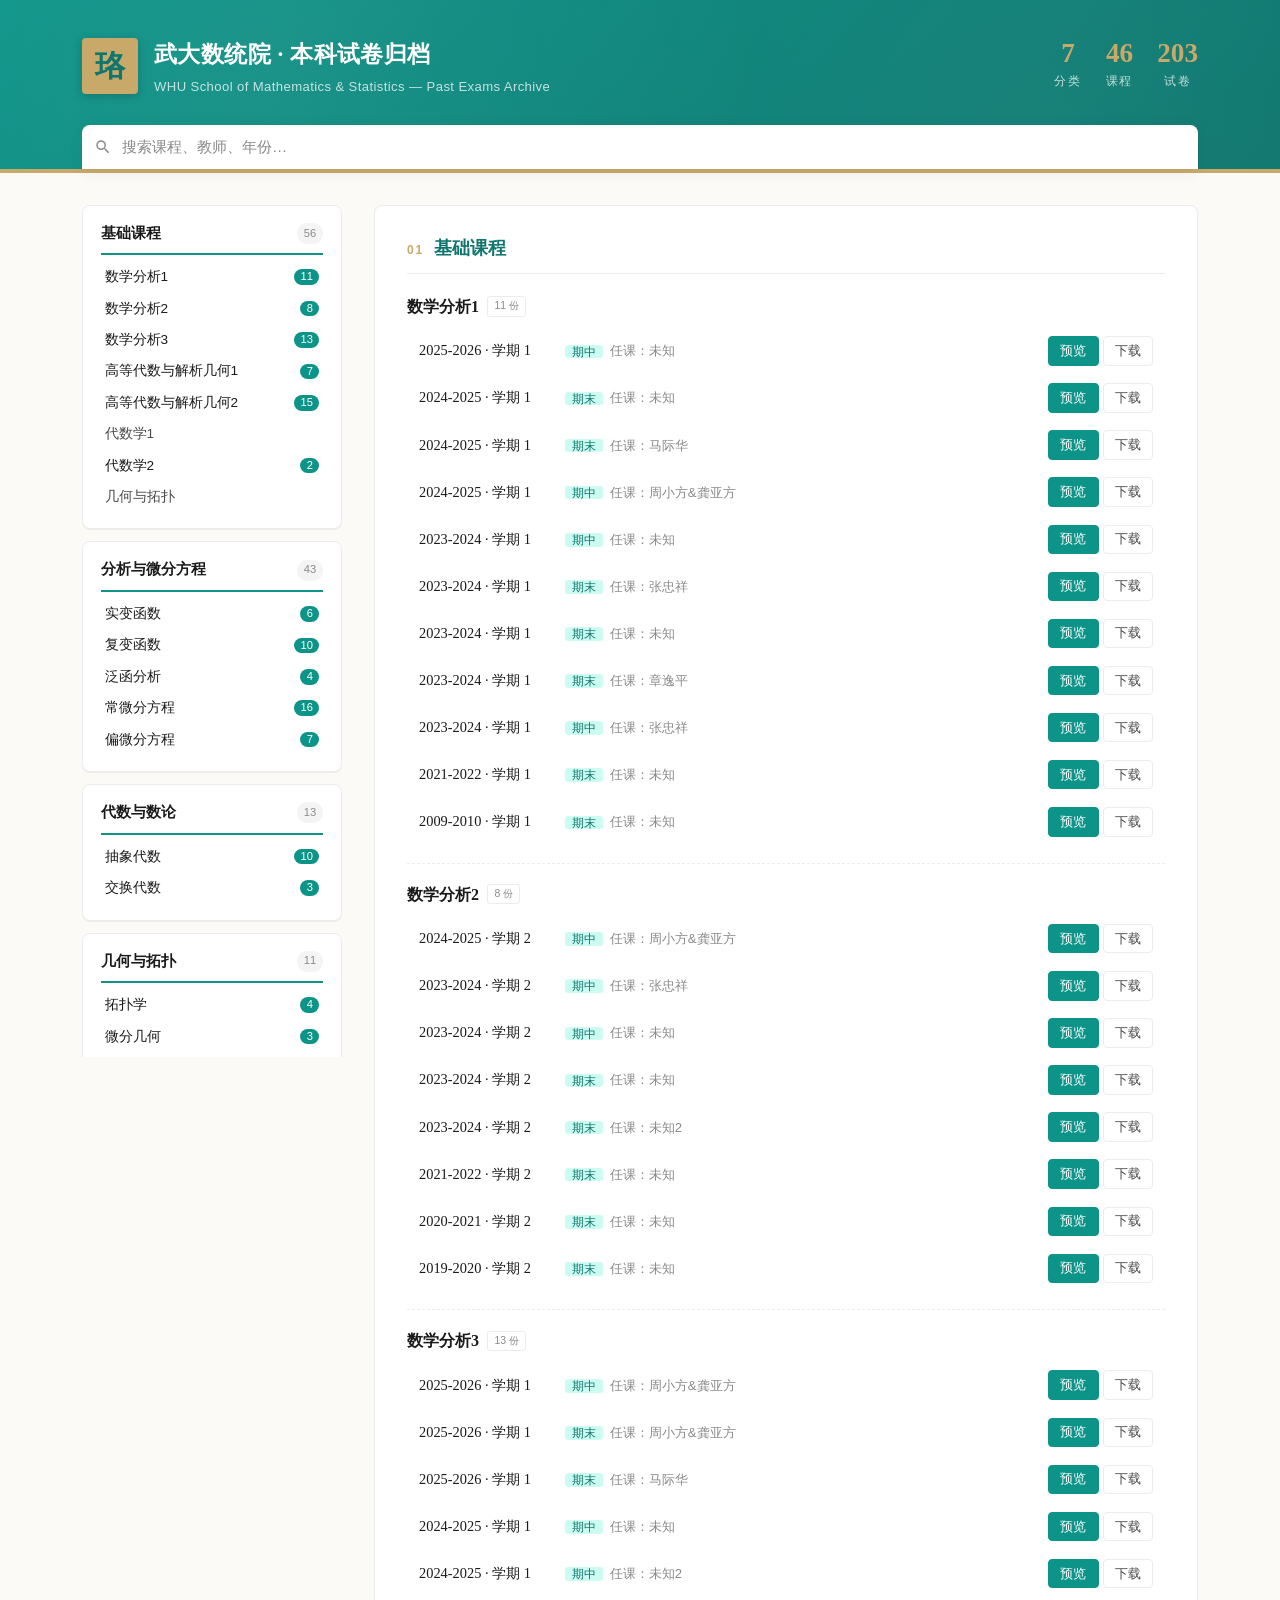
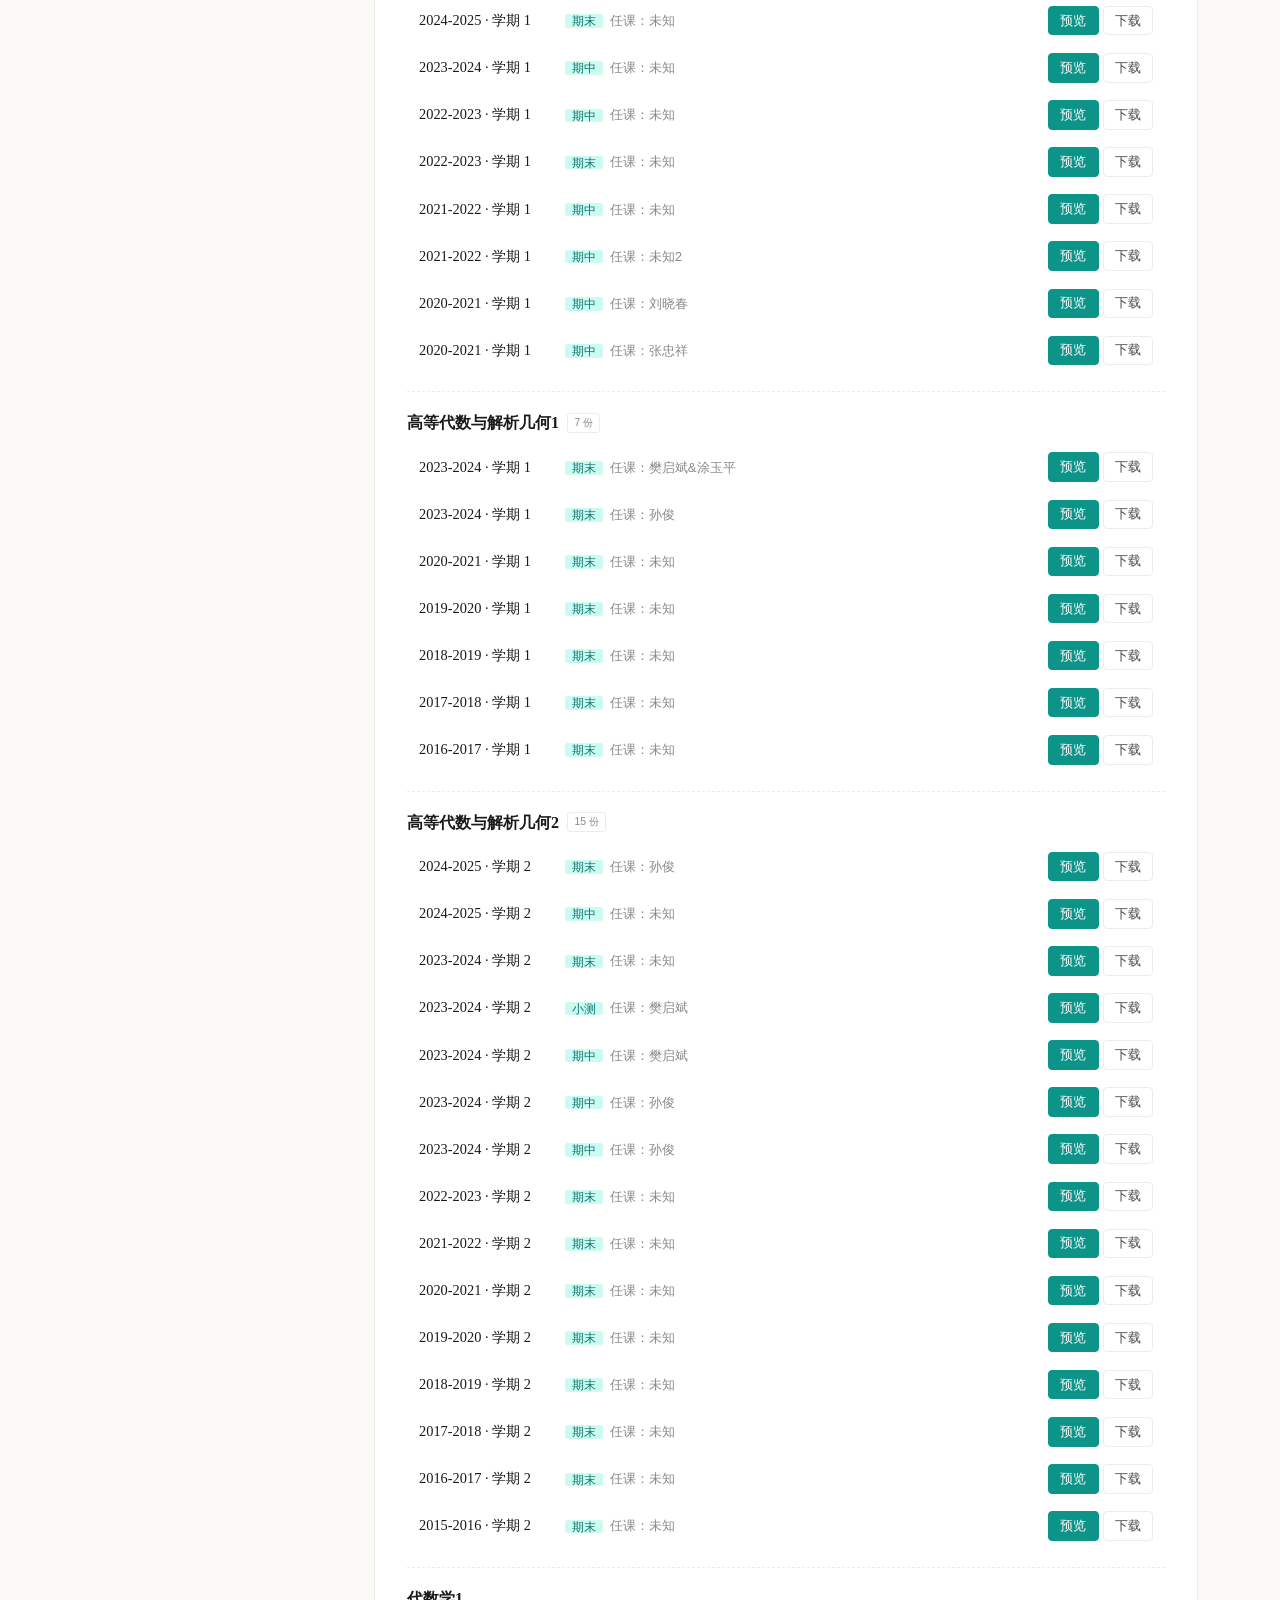
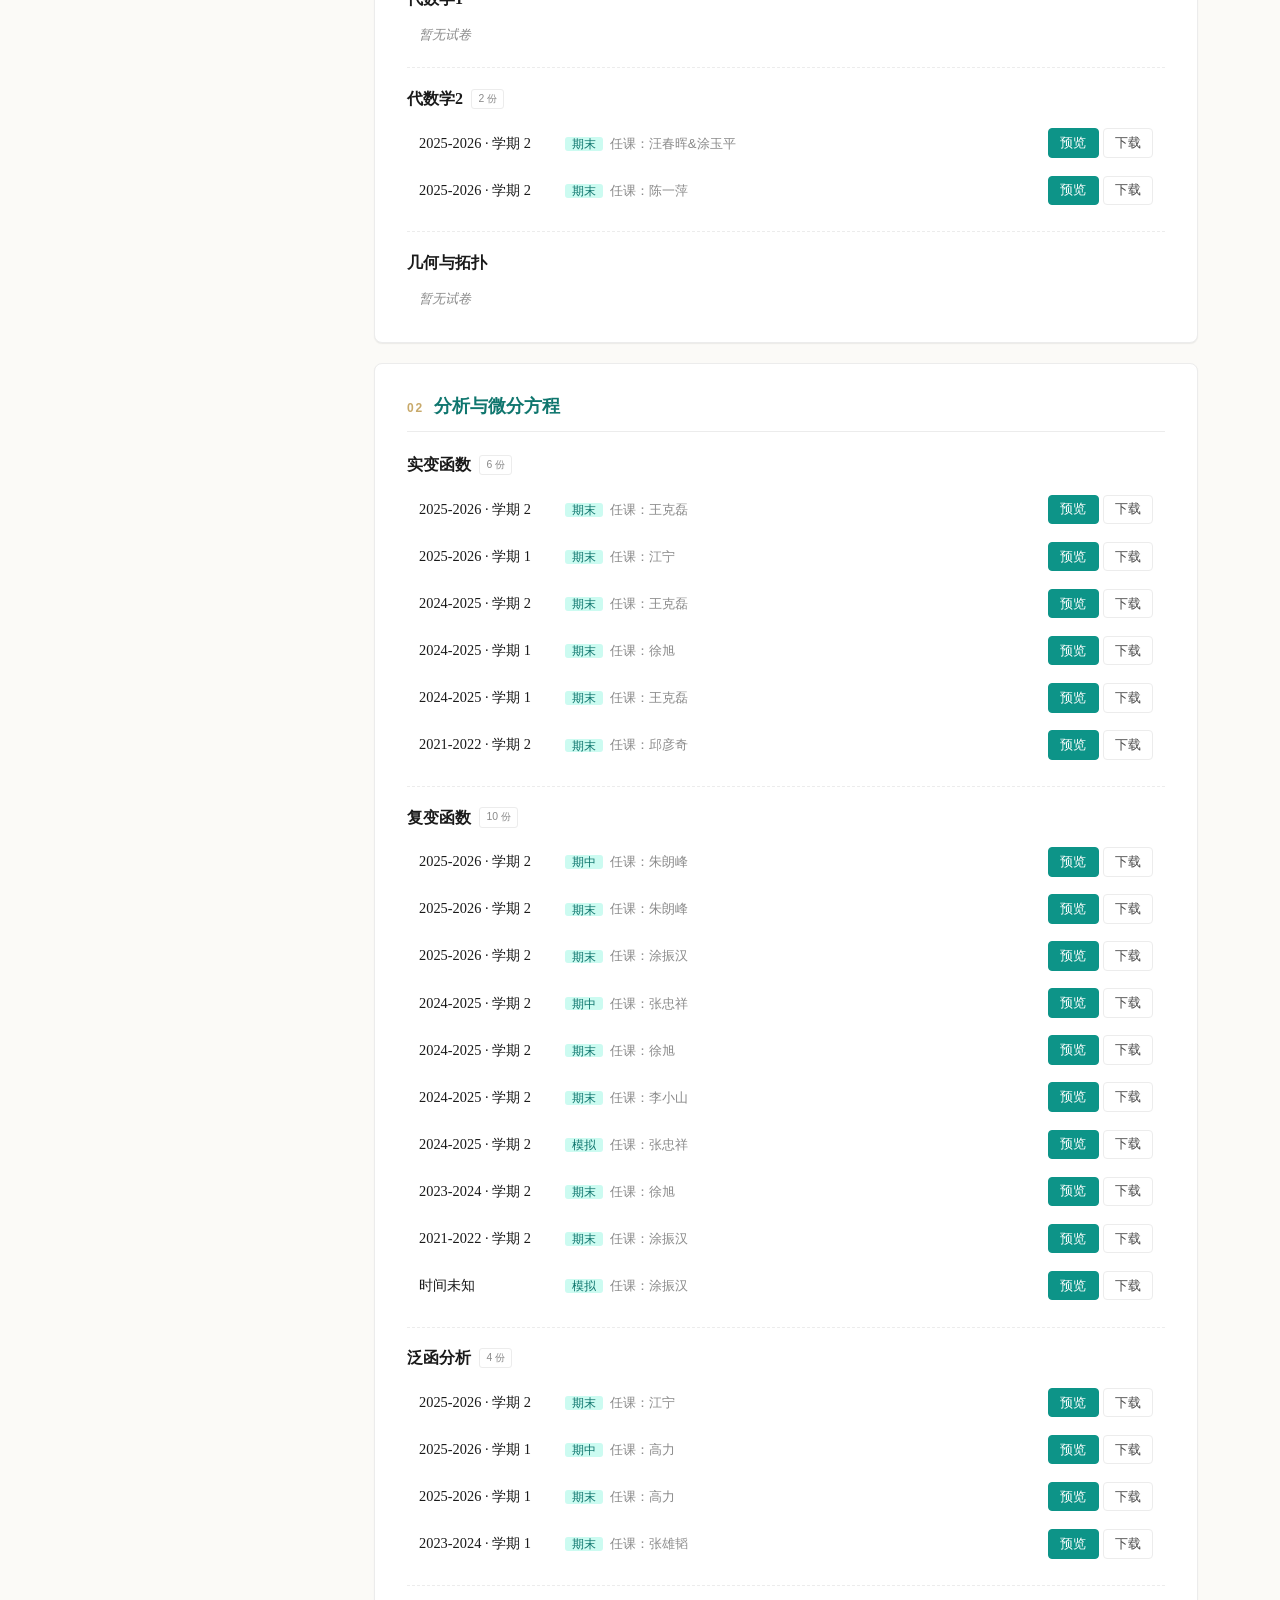
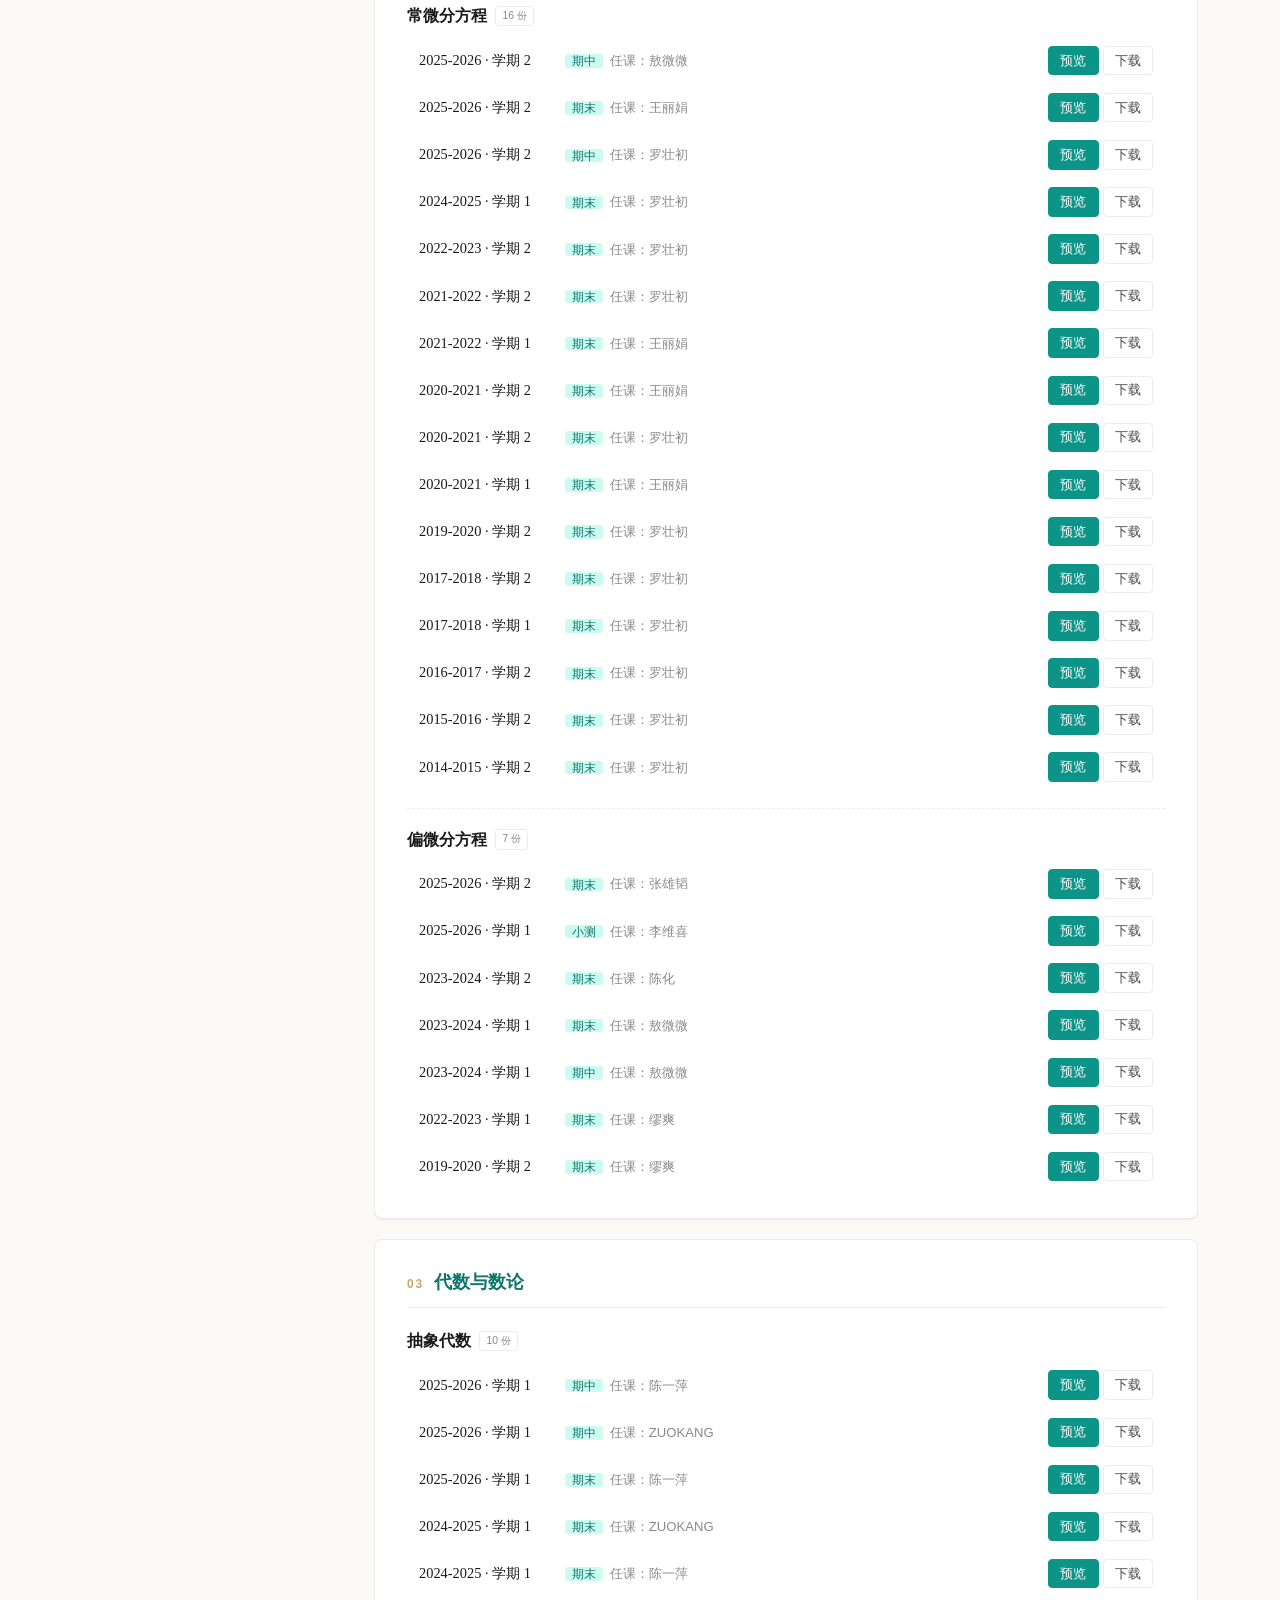
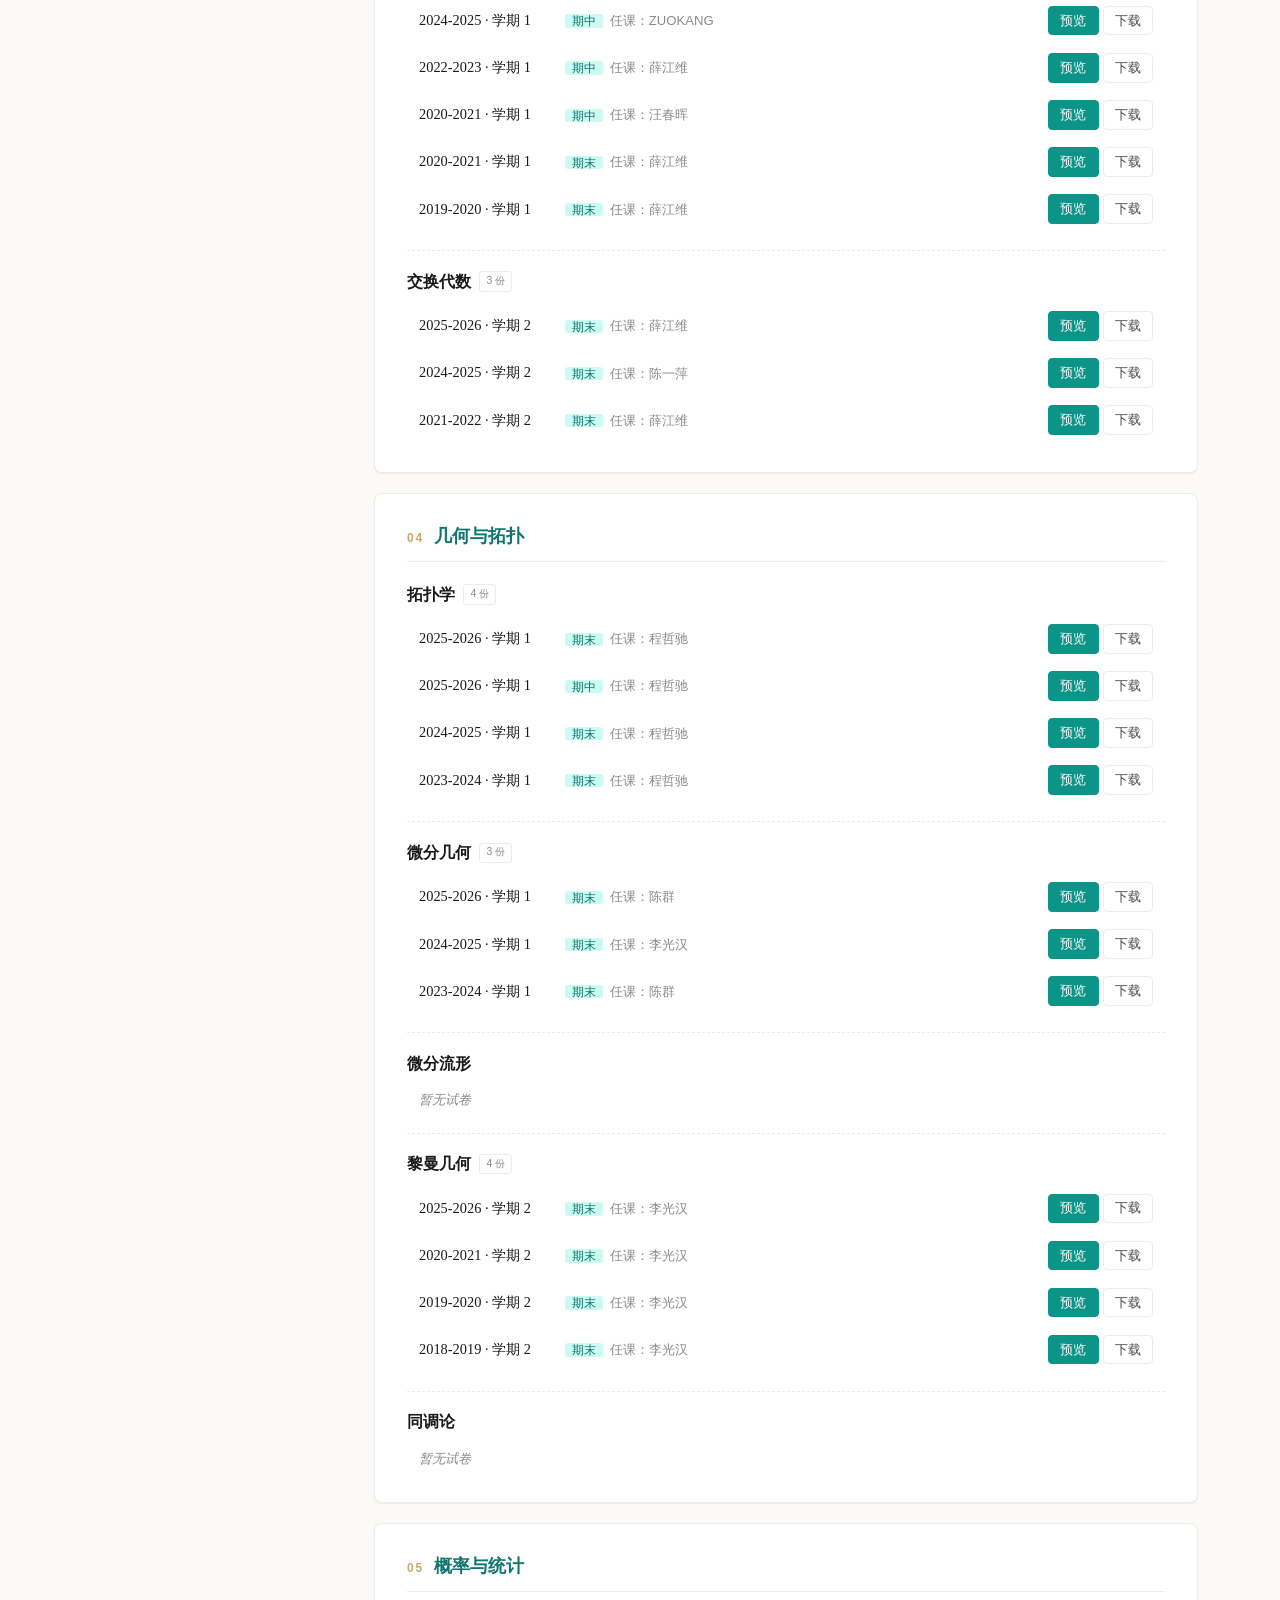
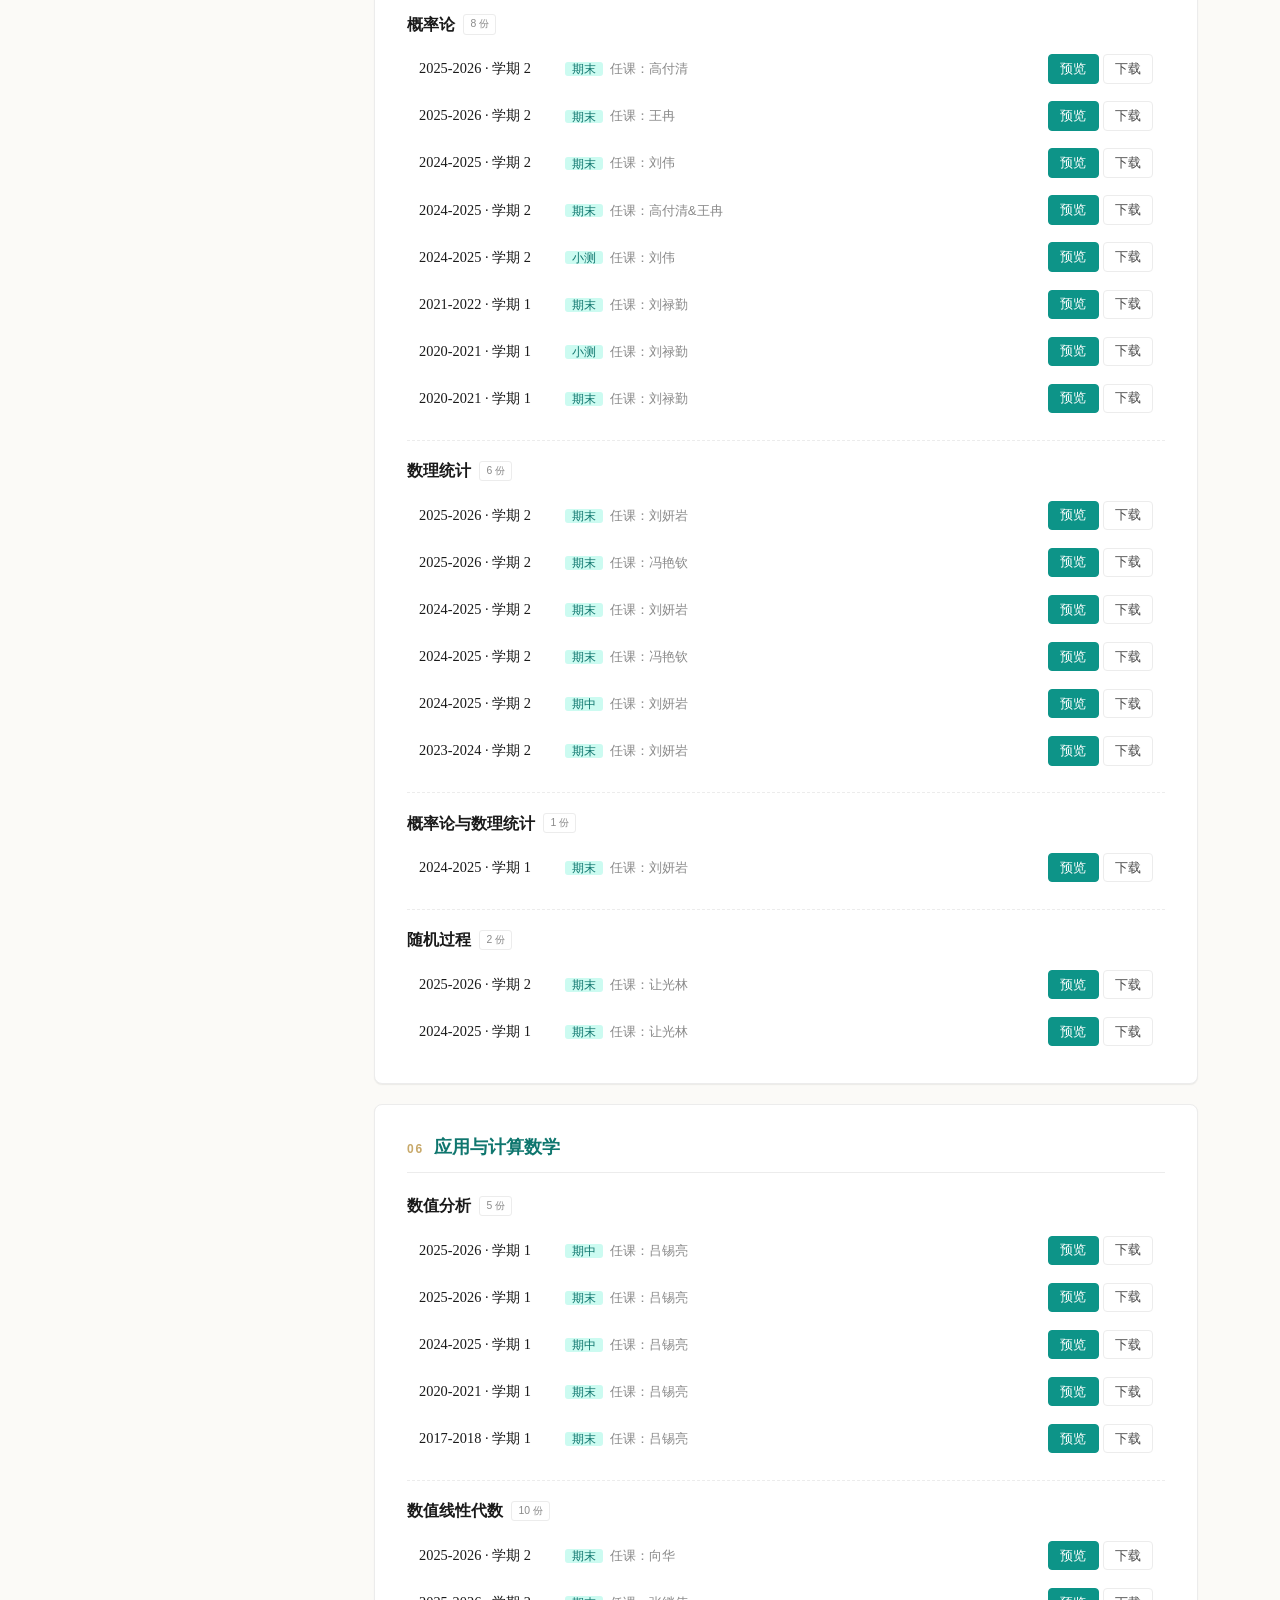
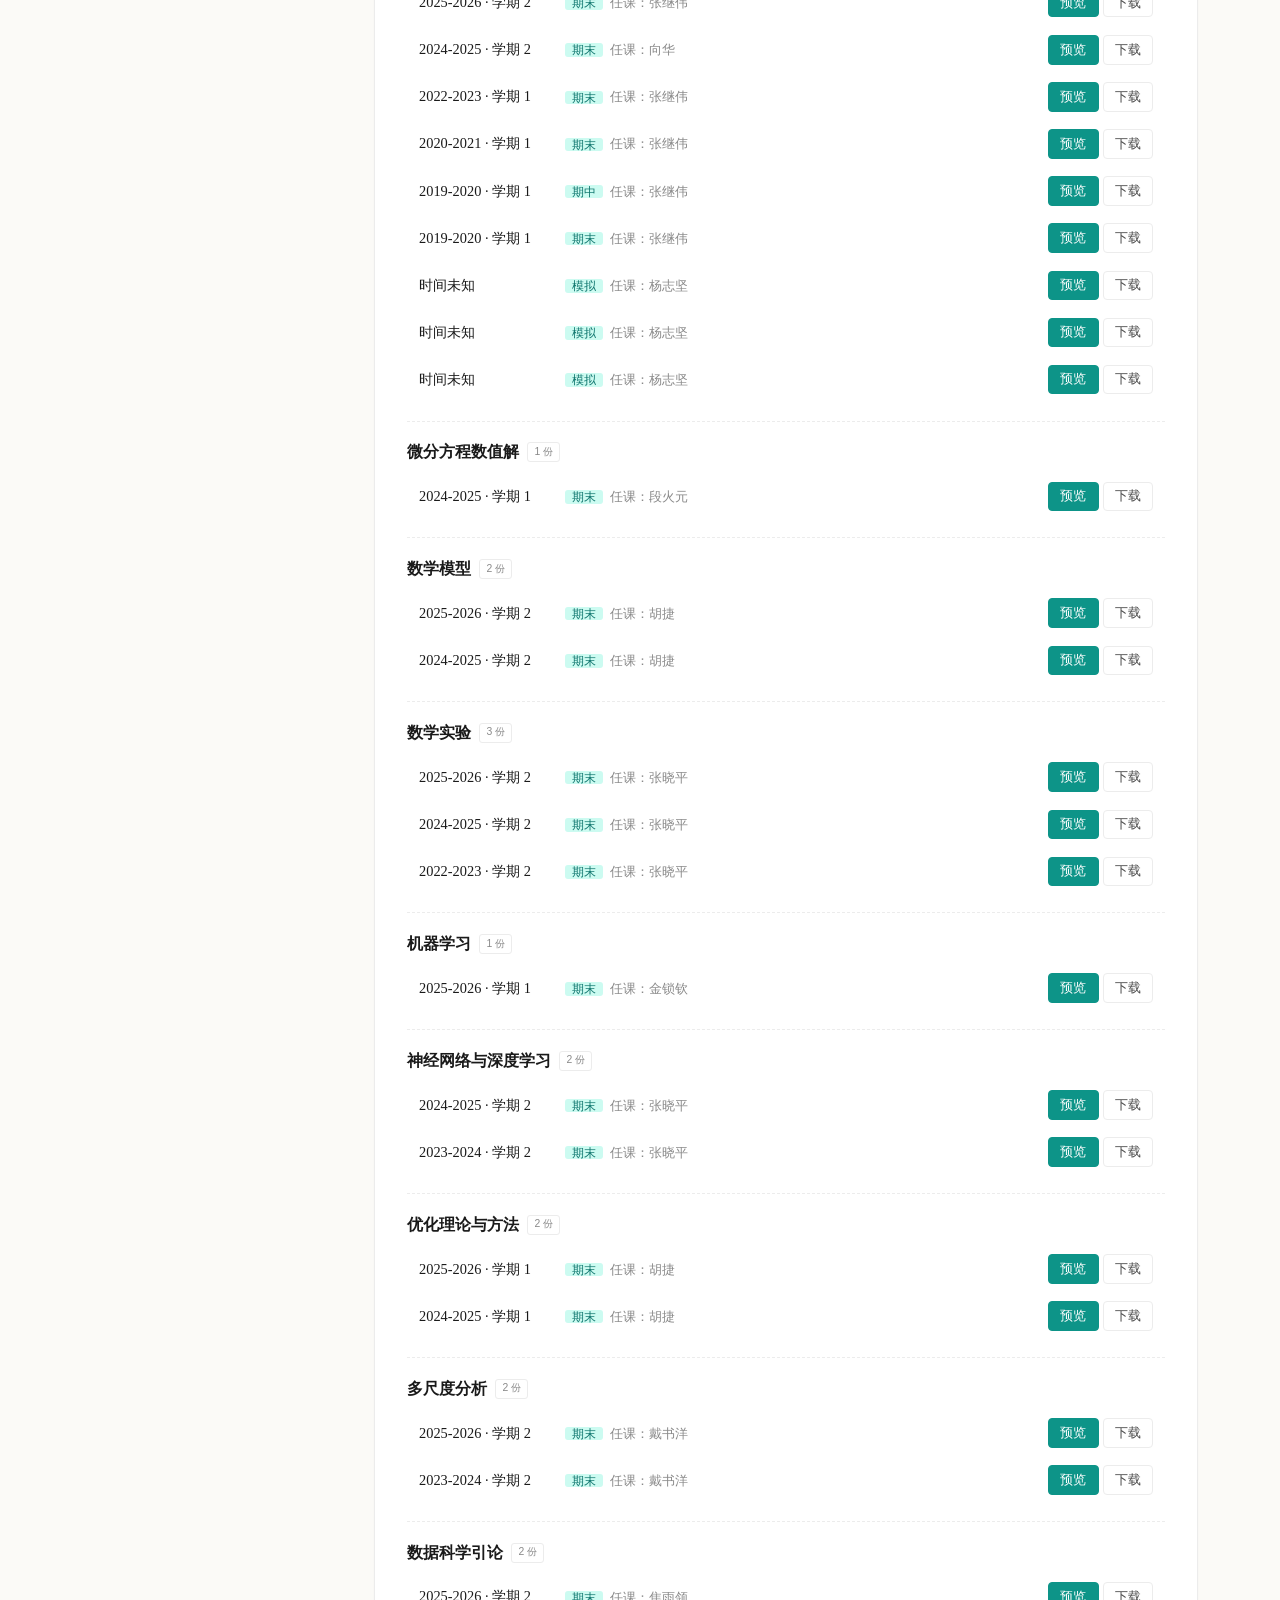
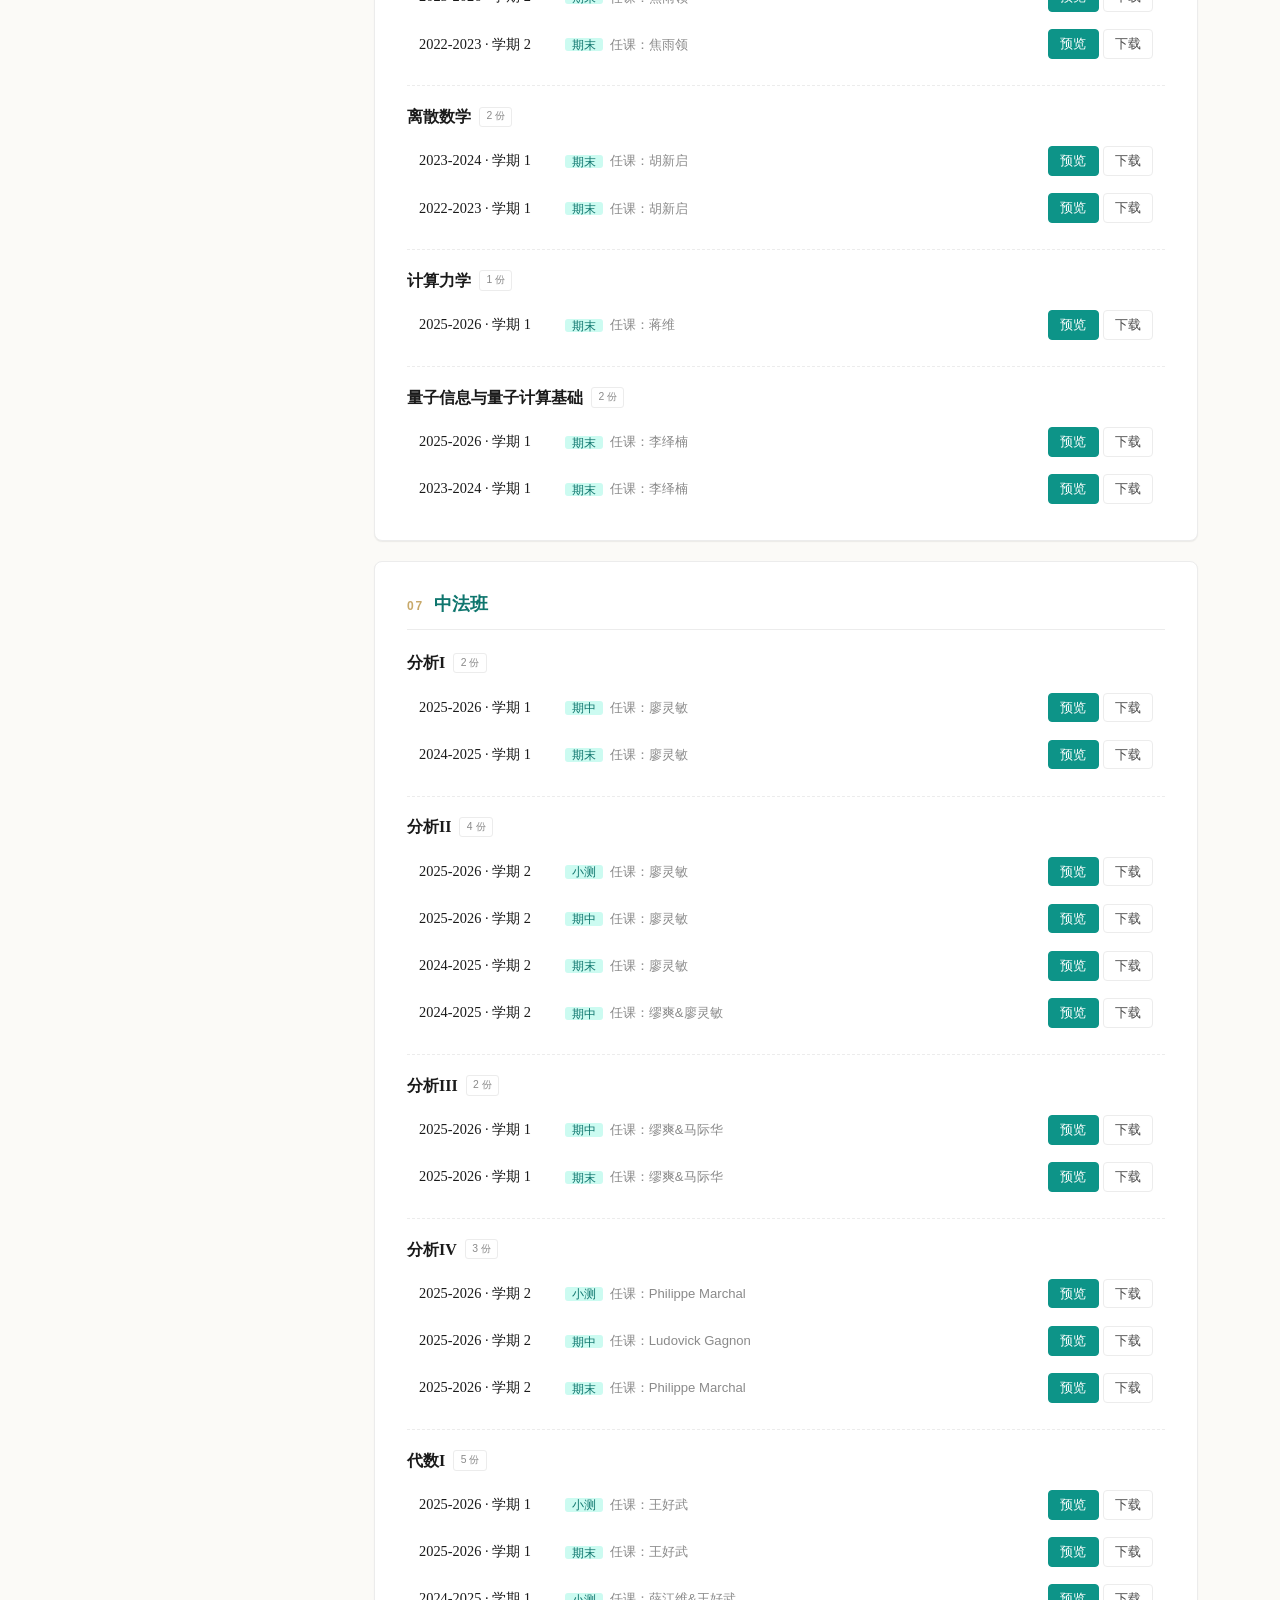
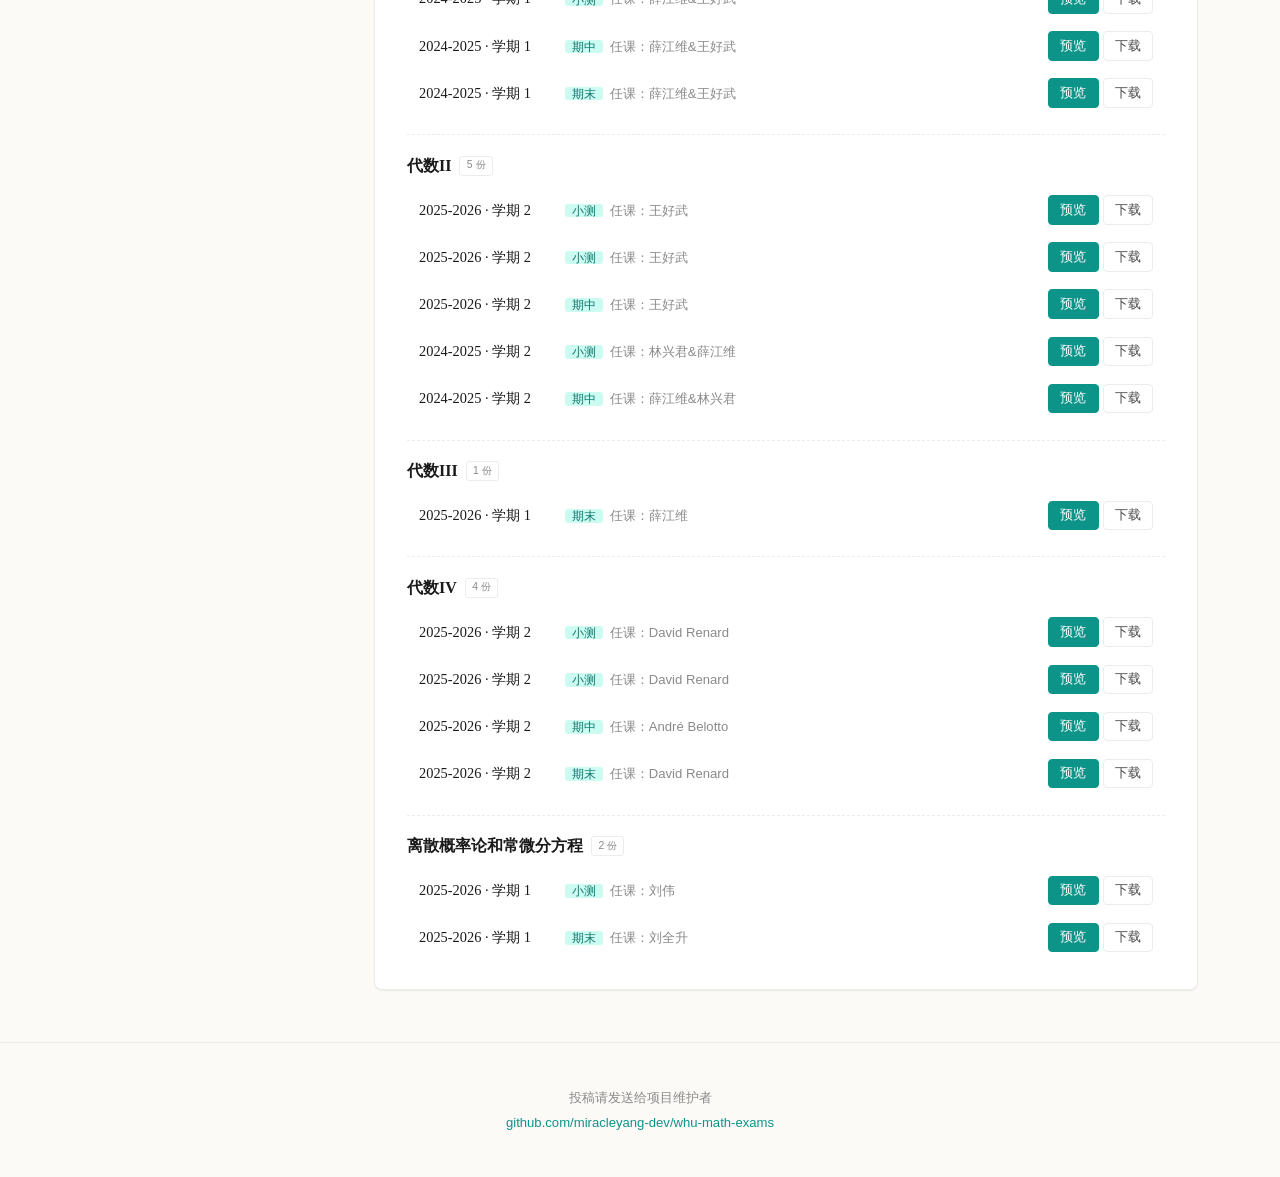
==== index.html @ 7109c173 "``` feat: 更新404页面和首页UI设计并优化PDF预览功能 - 更新404页面样式，添加品牌标识和返回首页按钮 - 修改页面标题为"页面未找到 · 武大数统院本科试卷归档" - 调整CSS样" ====
<!DOCTYPE html>
<html lang="zh-CN">
<head>
  <meta charset="UTF-8" />
  <meta name="viewport" content="width=device-width, initial-scale=1.0" />
  <title>武汉大学数学与统计学院 · 本科试卷归档</title>
  <link rel="stylesheet" href="style/css/style.css?v=13" />
</head>
<body>
  <header class="site-header">
    <div class="header-inner">
      <div class="brand">
        <div class="brand-mark">珞</div>
        <div>
          <h1>武大数统院 · 本科试卷归档</h1>
          <p class="subtitle">WHU School of Mathematics &amp; Statistics — Past Exams Archive</p>
        </div>
      </div>
      <div class="header-stats">
        <div class="stat"><span id="stat-cat">7</span><label>分类</label></div>
        <div class="stat"><span id="stat-course">0</span><label>课程</label></div>
        <div class="stat"><span id="stat-exam">0</span><label>试卷</label></div>
      </div>
    </div>
    <div class="search-bar">
      <svg viewBox="0 0 24 24" width="18" height="18"><path fill="currentColor" d="M15.5 14h-.79l-.28-.27a6.5 6.5 0 0 0 1.48-5.34c-.47-2.78-2.79-5-5.59-5.34a6.505 6.505 0 0 0-7.27 7.27c.34 2.8 2.56 5.12 5.34 5.59a6.5 6.5 0 0 0 5.34-1.48l.27.28v.79l4.25 4.25c.41.41 1.08.41 1.49 0c.41-.41.41-1.08 0-1.49L15.5 14m-6 0C7.01 14 5 11.99 5 9.5S7.01 5 9.5 5S14 7.01 14 9.5S11.99 14 9.5 14"/></svg>
      <input id="search" type="search" placeholder="搜索课程、教师、年份…" autocomplete="off" />
    </div>
  </header>

  <main class="layout">
    <aside id="categories" class="sidebar"><div class="loading">加载中…</div></aside>
    <section id="exam-list" class="content"><div class="loading">加载中…</div></section>
  </main>

  <div id="viewer-modal" hidden>
    <div class="viewer-header">
      <span id="viewer-title"></span>
      <div class="viewer-actions">
        <a id="viewer-online" href="#" target="_blank" rel="noopener">在线预览</a>
        <a id="viewer-download" download>下载</a>
        <button id="viewer-close" aria-label="关闭">✕</button>
      </div>
    </div>
    <iframe id="viewer-frame" src="" title="试卷 PDF 预览" loading="lazy"></iframe>
    <div id="viewer-pdfjs" hidden></div>
  </div>

  <footer class="site-footer">
    <p>投稿请发送给项目维护者</p>
    <p><a href="https://github.com/miracleyang-dev/whu-math-exams">github.com/miracleyang-dev/whu-math-exams</a></p>
  </footer>

  <script src="style/js/app.js?v=12"></script>
</body>
</html>
---- style/css/style.css ----
:root {
  --crimson: #0d9488;
  --crimson-deep: #0f766e;
  --crimson-soft: #ccfbf1;
  --ink: #1a1a1a;
  --ink-2: #4a4a4a;
  --ink-3: #8a8a8a;
  --line: #ececec;
  --line-2: #f4f4f4;
  --bg: #fbfaf7;
  --paper: #ffffff;
  --gold: #c8a96a;
  --radius: 8px;
  --shadow-sm: 0 1px 2px rgba(20,15,10,.04), 0 1px 1px rgba(20,15,10,.03);
  --shadow-md: 0 4px 16px rgba(20,15,10,.06);
}

* { box-sizing: border-box; }
html, body { margin: 0; padding: 0; }
body {
  font-family: -apple-system, BlinkMacSystemFont, 'Segoe UI', 'PingFang SC', 'Microsoft YaHei', 'Hiragino Sans GB', sans-serif;
  color: var(--ink);
  background: var(--bg);
  line-height: 1.6;
  -webkit-font-smoothing: antialiased;
}
h1, h2, h3 { font-family: 'Songti SC', 'STSong', 'SimSun', serif; font-weight: 700; }
a { color: var(--crimson); text-decoration: none; transition: color .15s; }
a:hover { color: var(--crimson-deep); }

/* ===== Header ===== */
.site-header {
  background: linear-gradient(135deg, var(--crimson) 0%, var(--crimson-deep) 100%);
  color: #fff;
  padding: 2.25rem 0 0;
  border-bottom: 4px solid var(--gold);
  position: relative;
}
.site-header.compact-header { padding-bottom: 2.25rem; }
.site-header::before {
  content: '';
  position: absolute; inset: 0;
  background-image: radial-gradient(circle at 20% 30%, rgba(255,255,255,.06) 0%, transparent 50%),
                    radial-gradient(circle at 80% 70%, rgba(255,255,255,.04) 0%, transparent 50%);
  pointer-events: none;
}
.header-inner {
  max-width: 1180px; margin: 0 auto; padding: 0 2rem;
  display: flex; justify-content: space-between; align-items: flex-start; gap: 2rem;
  position: relative;
}
.brand { display: flex; align-items: center; gap: 1rem; }
.brand-mark {
  width: 56px; height: 56px;
  background: var(--gold);
  color: var(--crimson-deep);
  font-family: 'Noto Serif SC', serif; font-weight: 700; font-size: 1.9rem;
  display: flex; align-items: center; justify-content: center;
  border-radius: 4px;
  box-shadow: 0 2px 8px rgba(0,0,0,.2);
  flex-shrink: 0;
}
.brand h1 { margin: 0; font-size: 1.45rem; letter-spacing: .02em; }
.subtitle { margin: .15rem 0 0; font-size: .82rem; opacity: .75; letter-spacing: .03em; font-family: 'Inter', sans-serif; font-weight: 400; }

.header-stats { display: flex; gap: 1.5rem; padding-top: .25rem; }
.stat { text-align: center; }
.stat span {
  display: block;
  font-family: 'Noto Serif SC', serif; font-weight: 700;
  font-size: 1.7rem; line-height: 1;
  color: var(--gold);
}
.stat label { font-size: .72rem; opacity: .75; letter-spacing: .15em; text-transform: uppercase; }

.search-bar {
  max-width: 1180px;
  margin: 1.75rem auto 0;
  padding: 0 2rem;
  position: relative;
}
.search-bar svg {
  position: absolute; left: 2.75rem; top: 50%; transform: translateY(-50%);
  color: var(--ink-3); pointer-events: none;
}
#search {
  width: 100%;
  padding: .85rem 1rem .85rem 2.5rem;
  border: none; border-radius: var(--radius) var(--radius) 0 0;
  font-size: .95rem; font-family: inherit;
  background: var(--paper);
  box-shadow: var(--shadow-md);
  outline: none;
  color: var(--ink);
}
#search::placeholder { color: var(--ink-3); }

/* ===== Layout ===== */
.layout {
  display: grid;
  grid-template-columns: 260px 1fr;
  gap: 2rem;
  max-width: 1180px;
  margin: 2rem auto;
  padding: 0 2rem;
  align-items: start;
}

/* ===== Sidebar ===== */
.sidebar {
  position: sticky; top: 1.5rem;
  max-height: calc(100vh - 3rem);
  overflow-y: auto;
  scrollbar-width: thin;
  scrollbar-color: var(--line) transparent;
}
.sidebar::-webkit-scrollbar { width: 6px; }
.sidebar::-webkit-scrollbar-thumb { background: var(--line); border-radius: 3px; }
.sidebar::-webkit-scrollbar-thumb:hover { background: var(--ink-3); }
.cat-group {
  background: var(--paper);
  border-radius: var(--radius);
  padding: 1rem 1.1rem;
  margin-bottom: .75rem;
  box-shadow: var(--shadow-sm);
  border: 1px solid var(--line);
}
.cat-title {
  font-family: 'Noto Serif SC', serif; font-weight: 700;
  font-size: .92rem; color: var(--ink);
  padding-bottom: .5rem; margin-bottom: .4rem;
  border-bottom: 2px solid var(--crimson);
  display: flex; justify-content: space-between; align-items: center;
}
.cat-title .count {
  font-family: 'Inter', sans-serif; font-weight: 500;
  font-size: .7rem; color: var(--ink-3);
  background: var(--line-2); padding: .1rem .45rem; border-radius: 10px;
}
.cat-group a {
  display: flex; justify-content: space-between; align-items: center;
  padding: .3rem .25rem;
  color: var(--ink-2);
  font-size: .85rem;
  border-radius: 3px;
  transition: all .15s;
}
.cat-group a:hover { background: var(--crimson-soft); color: var(--crimson-deep); padding-left: .5rem; }
.cat-group a.has-exam { color: var(--ink); font-weight: 500; }
.cat-group a .badge {
  font-size: .7rem; background: var(--crimson); color: #fff;
  padding: 0 .4rem; border-radius: 8px; line-height: 1.4;
}

/* ===== Content ===== */
.content { min-width: 0; }
.cat-section {
  background: var(--paper);
  border-radius: var(--radius);
  padding: 1.75rem 2rem;
  margin-bottom: 1.25rem;
  box-shadow: var(--shadow-sm);
  border: 1px solid var(--line);
}
.cat-section > h2 {
  margin: 0 0 1.25rem;
  font-size: 1.15rem;
  color: var(--crimson-deep);
  display: flex; align-items: baseline; gap: .6rem;
  padding-bottom: .6rem;
  border-bottom: 1px solid var(--line);
}
.cat-section > h2 .index {
  font-family: 'Inter', sans-serif; font-weight: 600;
  font-size: .75rem; color: var(--gold);
  letter-spacing: .15em;
}

.course-block {
  margin-bottom: 1.1rem;
  padding-bottom: 1.1rem;
  border-bottom: 1px dashed var(--line);
}
.course-block:last-child { border-bottom: none; margin-bottom: 0; padding-bottom: 0; }
.course-block h3 {
  margin: 0 0 .5rem;
  font-size: 1rem;
  display: flex; align-items: center; gap: .5rem;
}
.course-block h3 .tag {
  font-family: 'Inter', sans-serif; font-weight: 500;
  font-size: .65rem; color: var(--ink-3);
  border: 1px solid var(--line); padding: .05rem .4rem; border-radius: 3px;
}

.exam-row {
  display: grid;
  grid-template-columns: 130px 1fr auto;
  align-items: center;
  gap: 1rem;
  padding: .55rem .75rem;
  font-size: .88rem;
  border-radius: 4px;
  transition: background .12s;
}
.exam-row:hover { background: var(--line-2); }
.exam-row .year {
  font-family: 'Noto Serif SC', serif; font-weight: 500;
  color: var(--ink); font-size: .9rem;
}
.exam-row .meta { color: var(--ink-3); font-size: .82rem; }
.exam-row .meta .type {
  background: var(--crimson-soft); color: var(--crimson-deep);
  padding: .05rem .45rem; border-radius: 3px; font-size: .72rem;
  font-weight: 500; margin-right: .4rem;
}
.exam-row .actions { display: flex; gap: .25rem; }
.exam-row .btn {
  font-size: .8rem; padding: .3rem .7rem; border-radius: 4px;
  border: 1px solid var(--line); background: var(--paper); color: var(--ink-2);
  cursor: pointer; transition: all .12s; text-decoration: none;
  font-family: inherit; line-height: 1.4;
}
.exam-row .btn:hover { border-color: var(--crimson); color: var(--crimson); }
.exam-row .btn.primary { background: var(--crimson); color: #fff; border-color: var(--crimson); }
.exam-row .btn.primary:hover { background: var(--crimson-deep); border-color: var(--crimson-deep); }
.exam-row .path-error { color: #a00; font-size: .78rem; }

.empty {
  color: var(--ink-3); font-size: .82rem; font-style: italic;
  padding: .3rem .75rem;
}
.loading {
  padding: 2rem; text-align: center; color: var(--ink-3); font-size: .9rem;
}
.error {
  padding: 1.5rem; background: #fff3f3; border: 1px solid #fbb;
  color: #a00; border-radius: 8px; font-size: .9rem;
  white-space: pre-wrap; font-family: monospace;
}

.not-found-page {
  max-width: 760px;
  margin: 2rem auto;
  padding: 0 2rem;
}
.not-found-page p {
  margin: .65rem 0;
  color: var(--ink-2);
}
.site-button {
  display: inline-flex;
  align-items: center;
  justify-content: center;
  margin-top: .4rem;
  padding: .45rem .9rem;
  border-radius: 4px;
  background: var(--crimson);
  color: #fff;
  font-size: .88rem;
}
.site-button:hover { background: var(--crimson-deep); color: #fff; }

/* ===== Viewer Modal ===== */
#viewer-modal[hidden] { display: none !important; }
#viewer-modal {
  position: fixed; inset: 0; z-index: 100;
  background: rgba(15,10,10,.78);
  display: flex; flex-direction: column;
  padding: 2.5rem; gap: 0;
  backdrop-filter: blur(4px);
}
.viewer-header {
  display: flex; align-items: center;
  background: var(--ink); color: #fff;
  padding: .7rem 1.1rem;
  border-radius: var(--radius) var(--radius) 0 0;
  font-family: 'Noto Serif SC', serif; font-weight: 500;
  font-size: .95rem;
}
#viewer-title { flex: 1; }
.viewer-actions { display: flex; gap: .5rem; }
.viewer-actions a, .viewer-actions button {
  background: var(--crimson); color: #fff; border: none;
  padding: .35rem .85rem; border-radius: 4px;
  font-family: 'Inter', sans-serif; font-size: .82rem;
  cursor: pointer; text-decoration: none;
  transition: background .12s;
}
.viewer-actions a:hover { background: var(--crimson-deep); }
.viewer-actions button:hover { background: rgba(255,255,255,.1); }
.viewer-actions #viewer-online {
  background: var(--gold); color: var(--crimson-deep); font-weight: 500;
}
.viewer-actions #viewer-online:hover { background: #b8994f; }
.viewer-actions button { background: transparent; padding: .35rem .55rem; font-size: 1rem; color: #fff; }
.viewer-actions button:hover { background: rgba(255,255,255,.1); }
#viewer-frame {
  flex: 1; border: none; background: #fff;
  border-radius: 0 0 var(--radius) var(--radius);
}
#viewer-pdfjs[hidden] { display: none !important; }
#viewer-pdfjs {
  flex: 1; overflow: auto; background: #525659;
  border-radius: 0 0 var(--radius) var(--radius);
  padding: .5rem; -webkit-overflow-scrolling: touch;
}
#viewer-pdfjs canvas {
  display: block; margin: 0 auto .5rem; max-width: 100%; height: auto;
  box-shadow: 0 2px 8px rgba(0,0,0,.3); background: #fff;
}
#viewer-pdfjs .pdfjs-page {
  width: 100%; min-height: 10rem; display: flex; align-items: center; justify-content: center;
  margin: 0 auto .5rem; color: rgba(255,255,255,.65); font-size: .8rem;
}
#viewer-pdfjs .pdfjs-page.is-rendered { min-height: 0; }
#viewer-pdfjs .pdfjs-loading, #viewer-pdfjs .pdfjs-error {
  color: #fff; text-align: center; padding: 2rem 1rem; font-size: .9rem;
}

/* ===== Footer ===== */
.site-footer {
  text-align: center;
  padding: 2.5rem 1.5rem;
  color: var(--ink-3);
  font-size: .82rem;
  border-top: 1px solid var(--line);
  margin-top: 2rem;
}
.site-footer p { margin: .25rem 0; }

/* ===== Responsive ===== */
@media (max-width: 860px) {
  .header-inner { flex-direction: column; gap: 1rem; align-items: stretch; }
  .header-stats { justify-content: space-around; }
  .search-bar { padding: 0 1rem; margin-top: 1.25rem; }
  #search { border-radius: var(--radius); }

  .layout { grid-template-columns: 1fr; gap: 1rem; padding: 0 1rem; margin: 1rem auto; }
  .sidebar {
    position: static;
    display: flex; flex-wrap: wrap; gap: .5rem;
    max-height: none; overflow: visible;
  }
  .cat-group {
    flex: 1 1 calc(50% - .5rem); min-width: 0;
    padding: .75rem .85rem; margin-bottom: 0;
  }
  .cat-group a { font-size: .8rem; padding: .35rem .25rem; }
  body.search-active .sidebar { display: none; }

  .cat-section { padding: 1.25rem 1rem; }
  .cat-section > h2 { font-size: 1.05rem; }

  .exam-row {
    grid-template-columns: 1fr auto;
    grid-template-areas: "year actions" "meta actions";
    gap: .25rem .5rem;
    padding: .65rem .5rem;
  }
  .exam-row .year { grid-area: year; font-size: .85rem; }
  .exam-row .meta { grid-area: meta; }
  .exam-row .actions {
    grid-area: actions;
    justify-content: flex-end;
    flex-direction: column;
    gap: .3rem;
  }
  .exam-row .btn {
    font-size: .78rem; padding: .35rem .6rem;
    min-height: 32px; display: inline-flex; align-items: center;
  }

  /* Modal full-screen on mobile */
  #viewer-modal { padding: 0; }
  .viewer-header { border-radius: 0; padding: .6rem .85rem; font-size: .88rem; }
  .viewer-actions { gap: .35rem; }
  .viewer-actions a, .viewer-actions button { padding: .3rem .65rem; font-size: .78rem; }
  #viewer-frame { border-radius: 0; }
}

/* Small phones */
@media (max-width: 420px) {
  .brand-mark { width: 44px; height: 44px; font-size: 1.5rem; }
  .brand h1 { font-size: 1.15rem; }
  .subtitle { font-size: .72rem; }
  .stat span { font-size: 1.35rem; }
  .cat-group { flex: 1 1 100%; }
  .header-stats { gap: 1rem; }
}
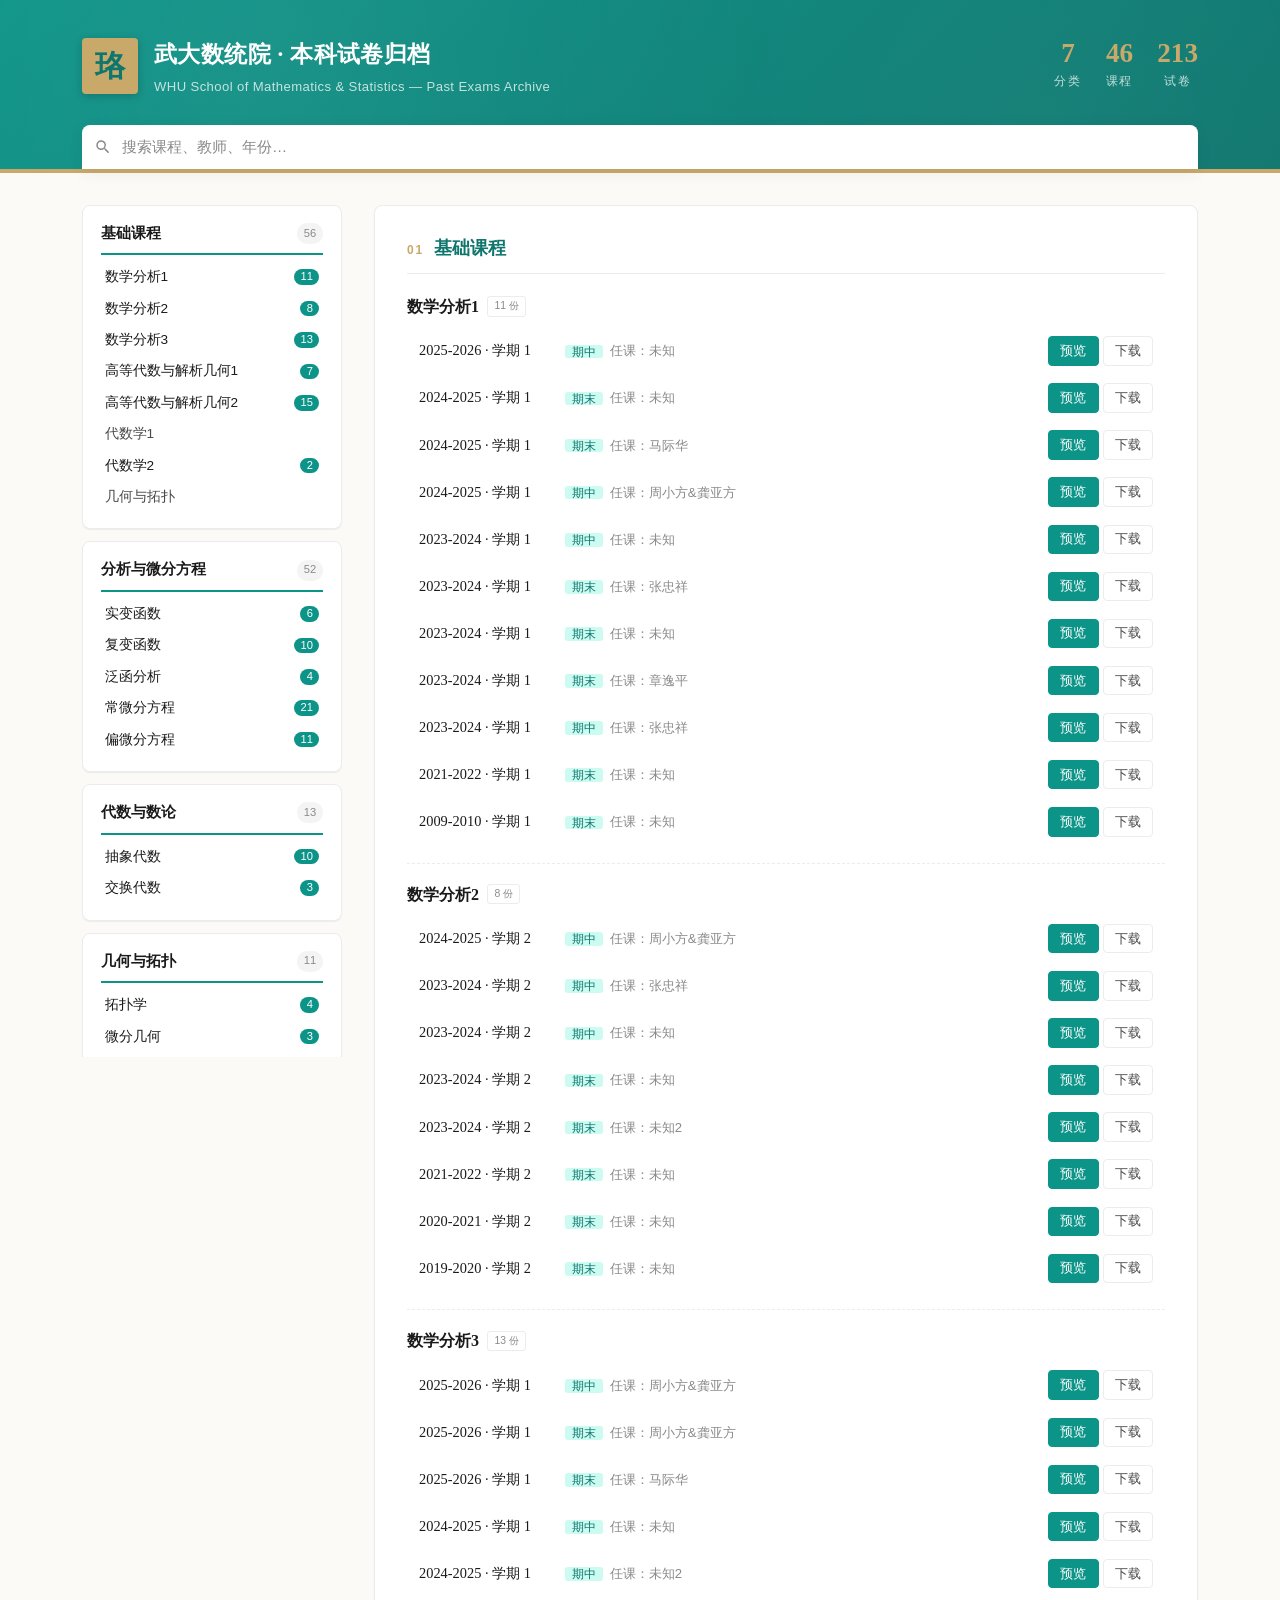
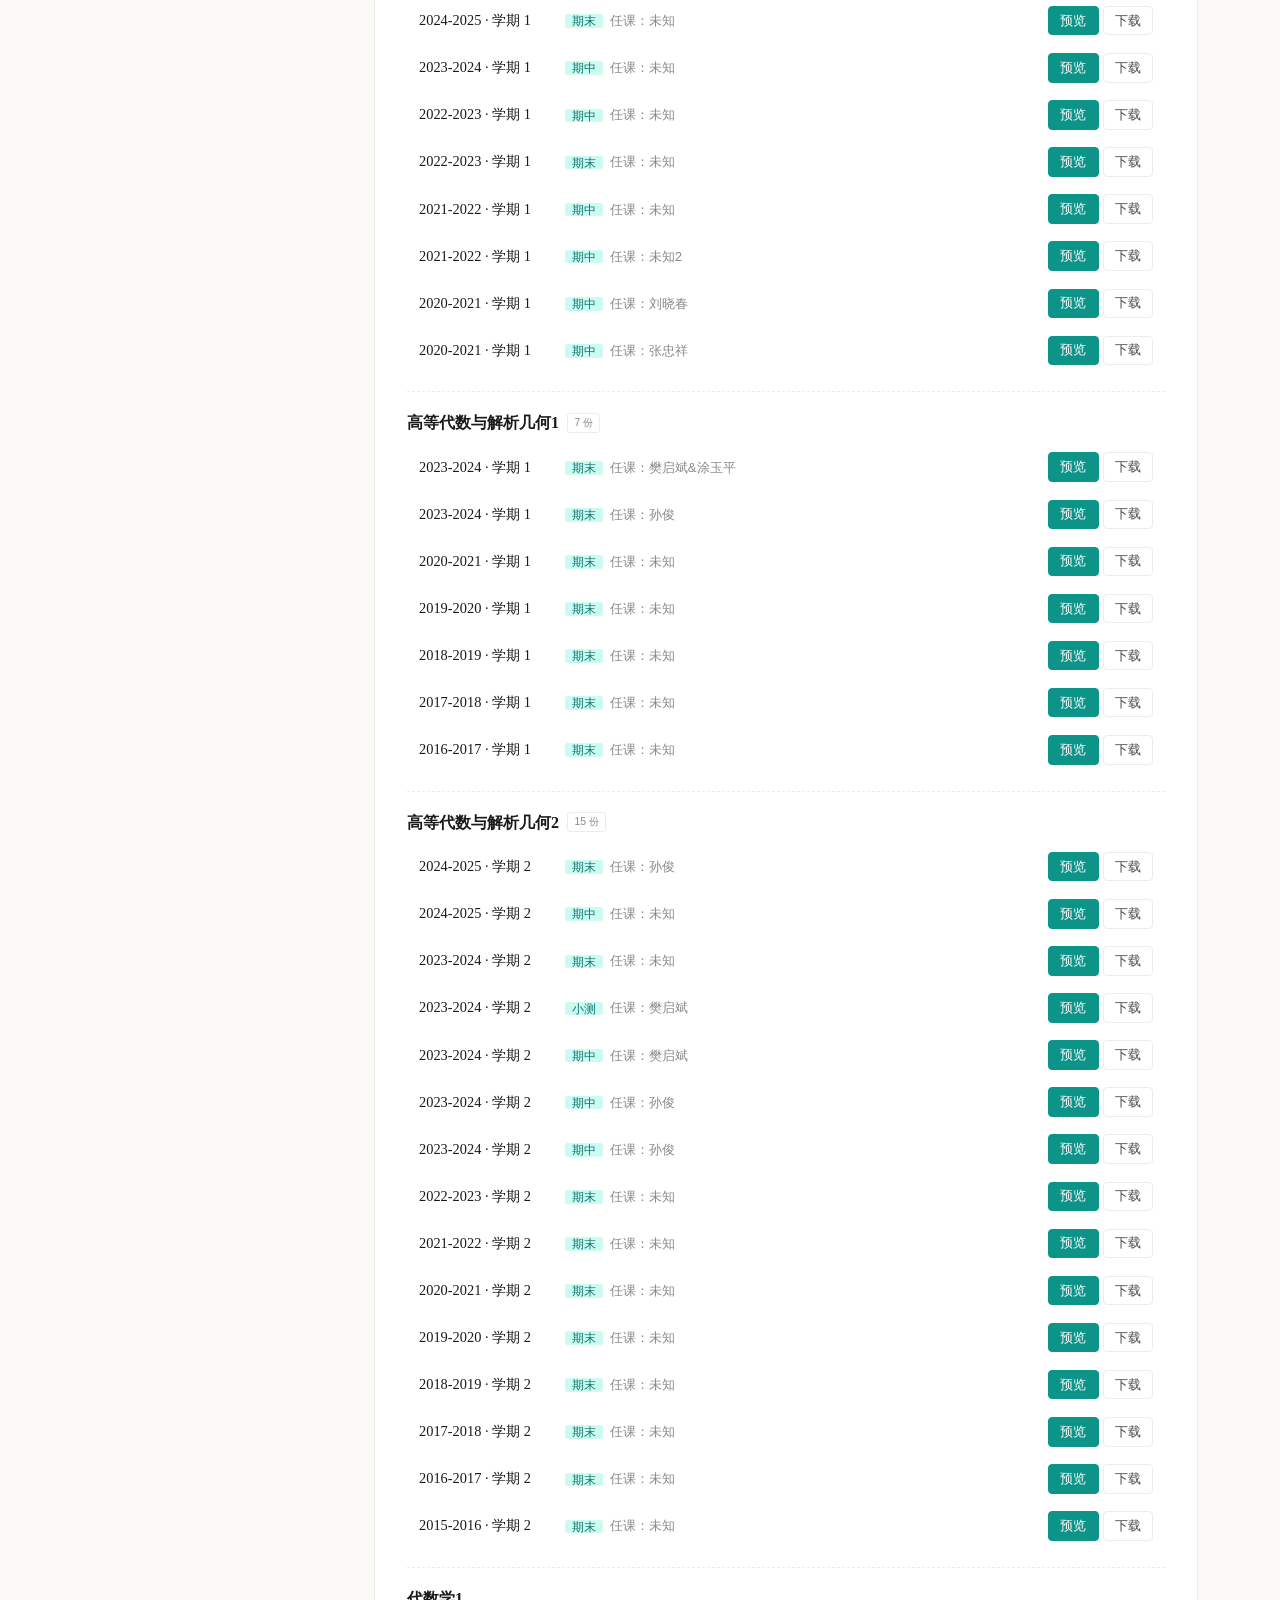
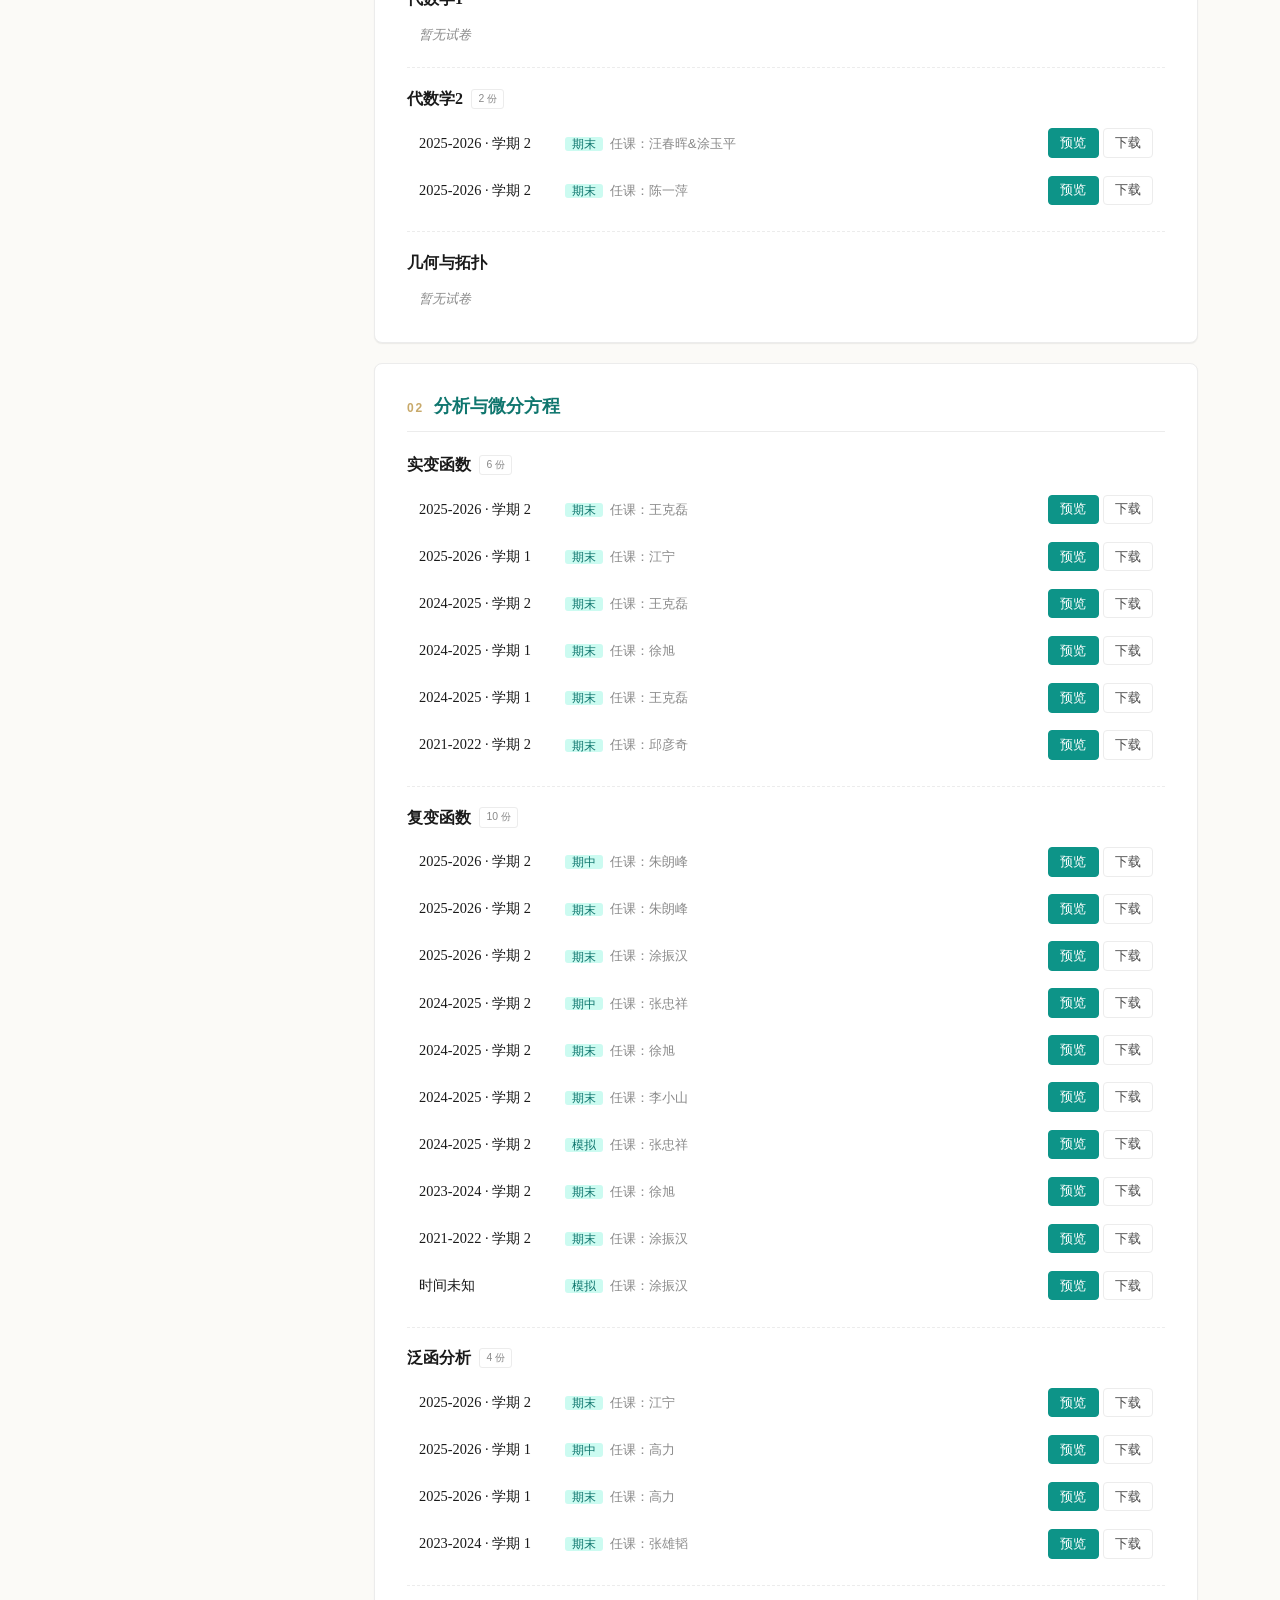
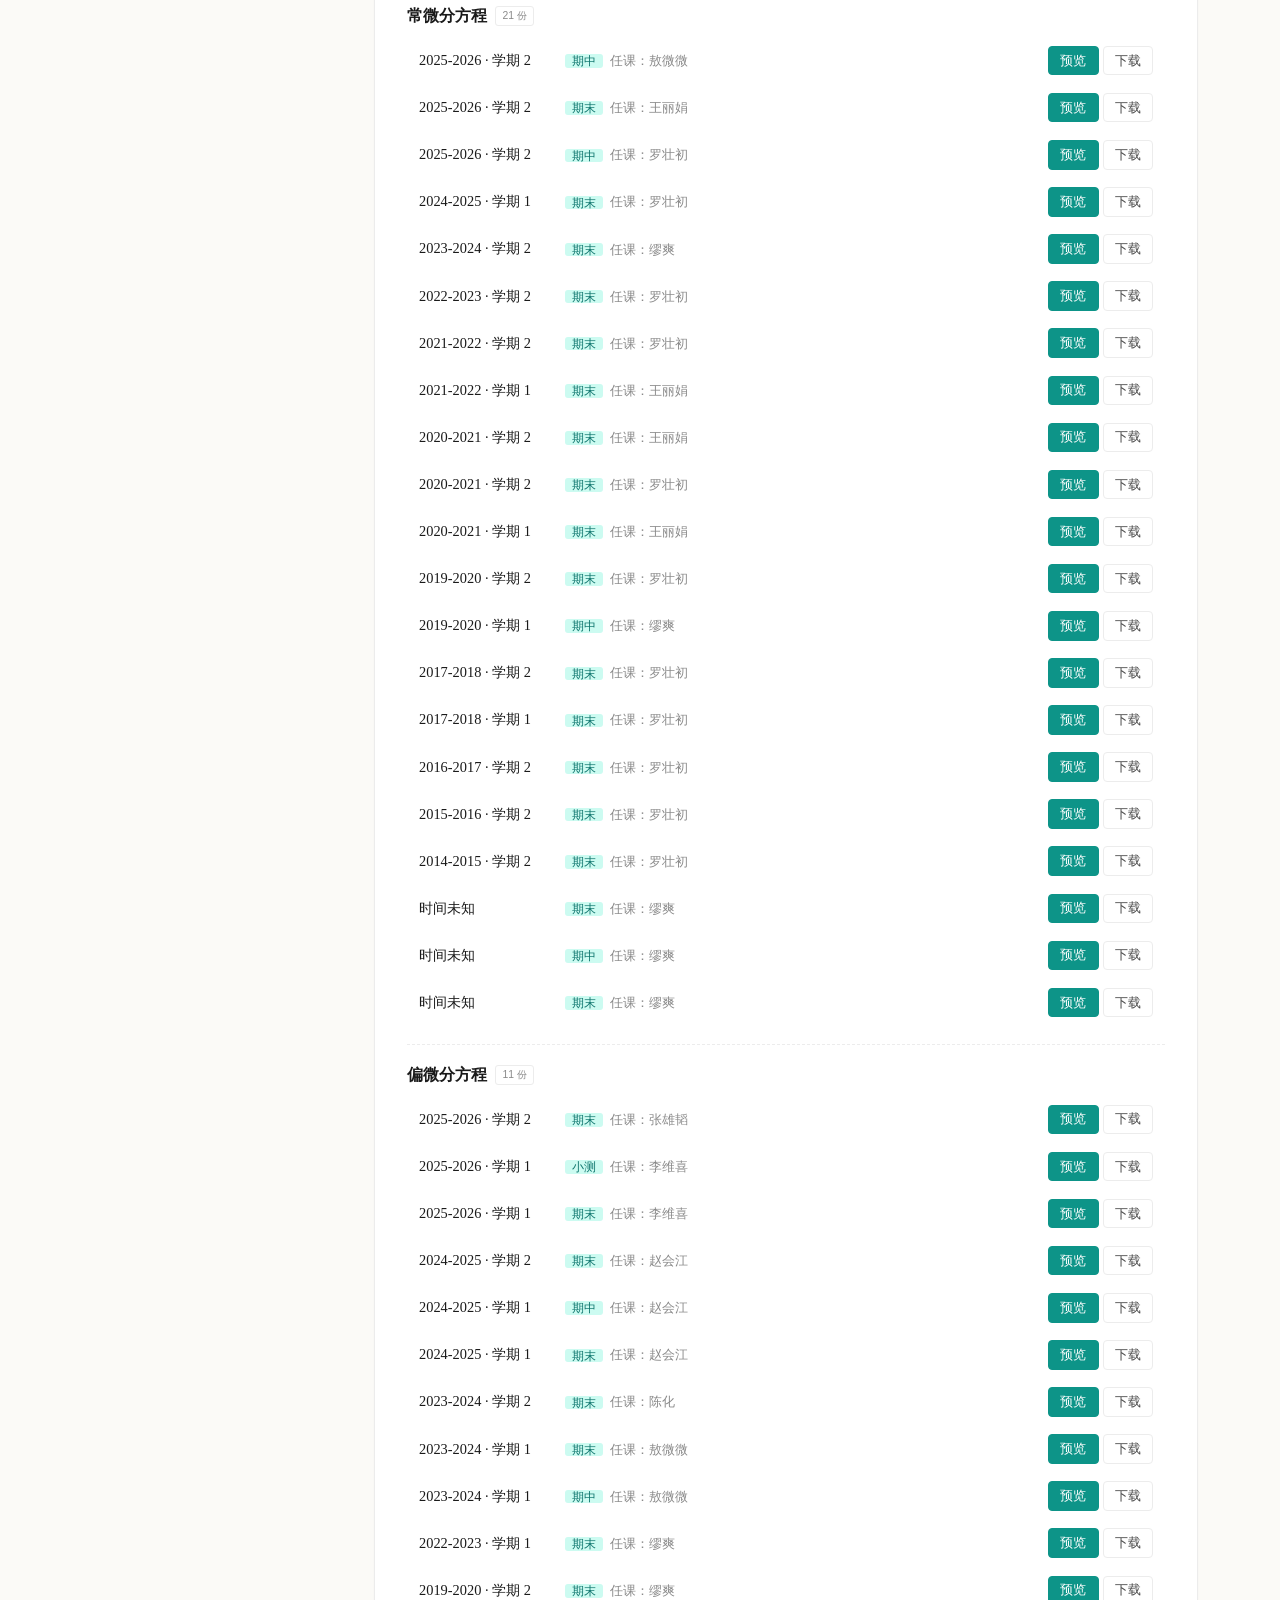
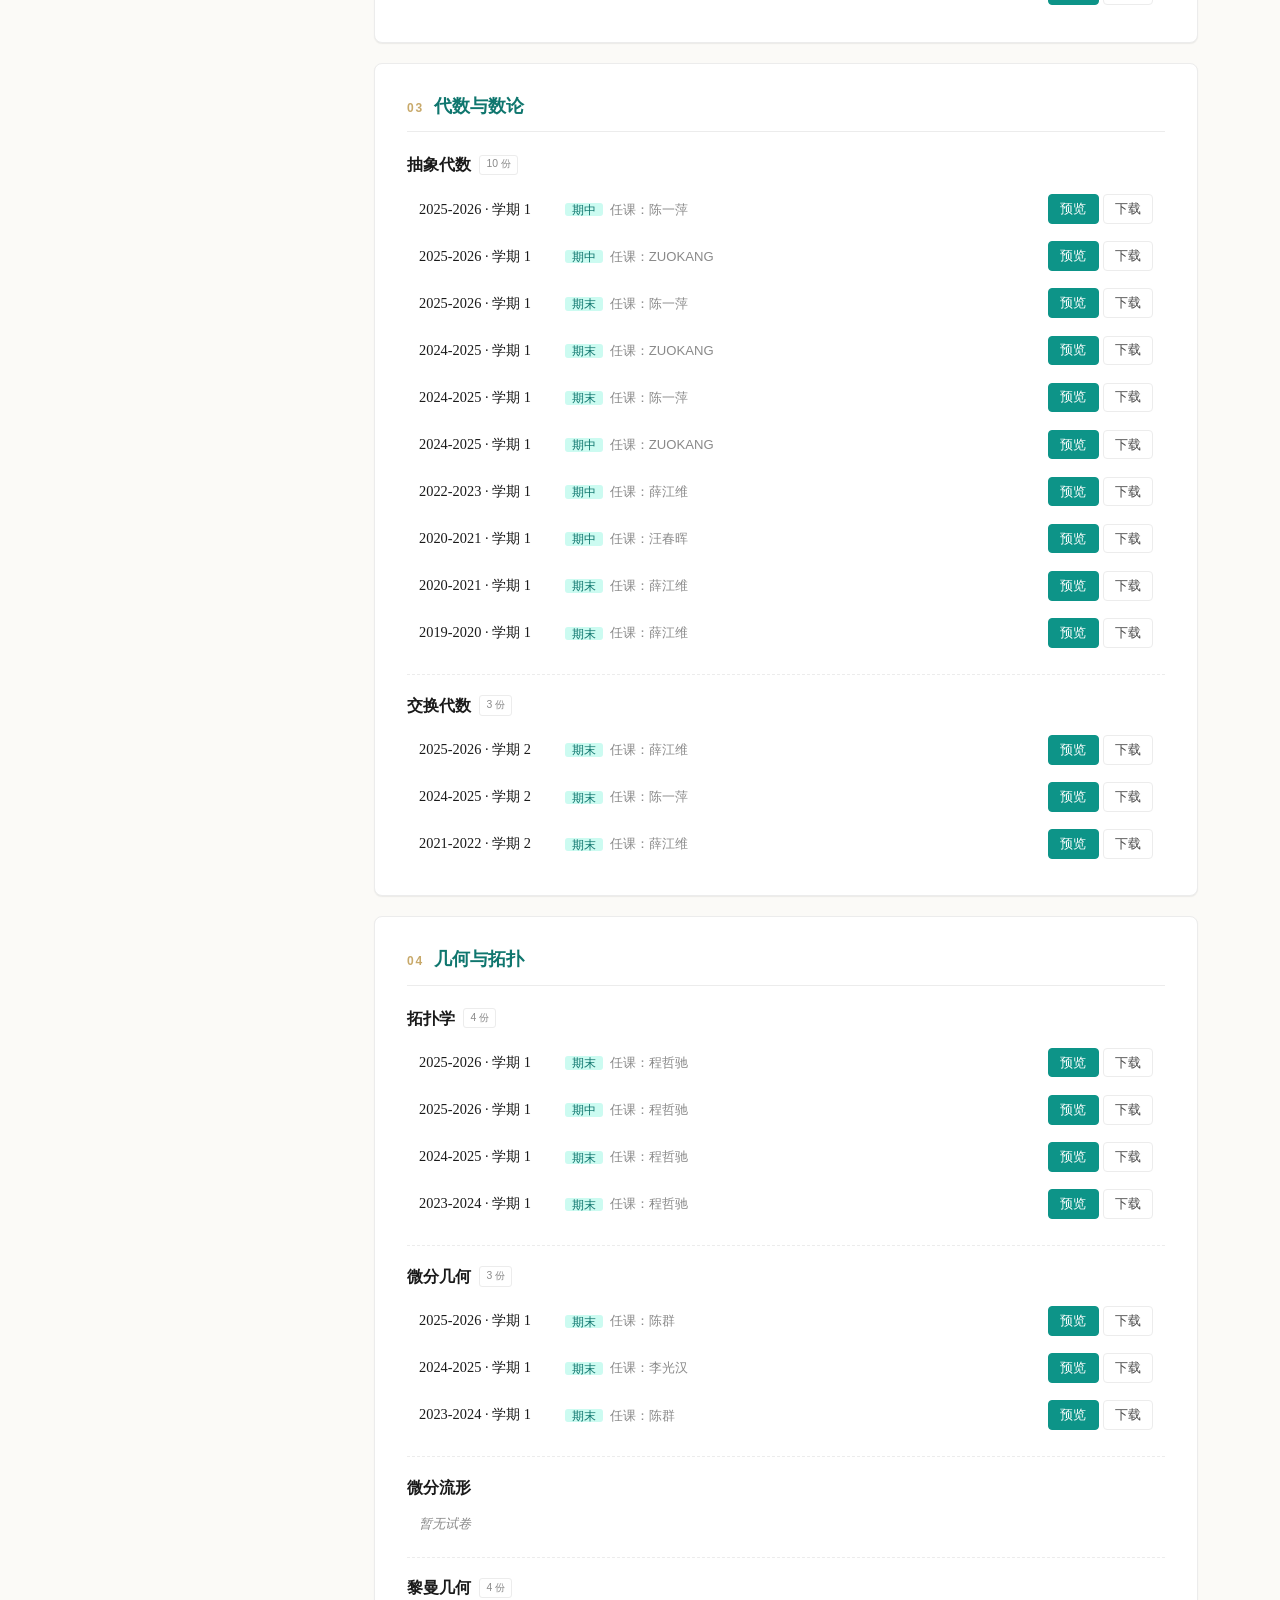
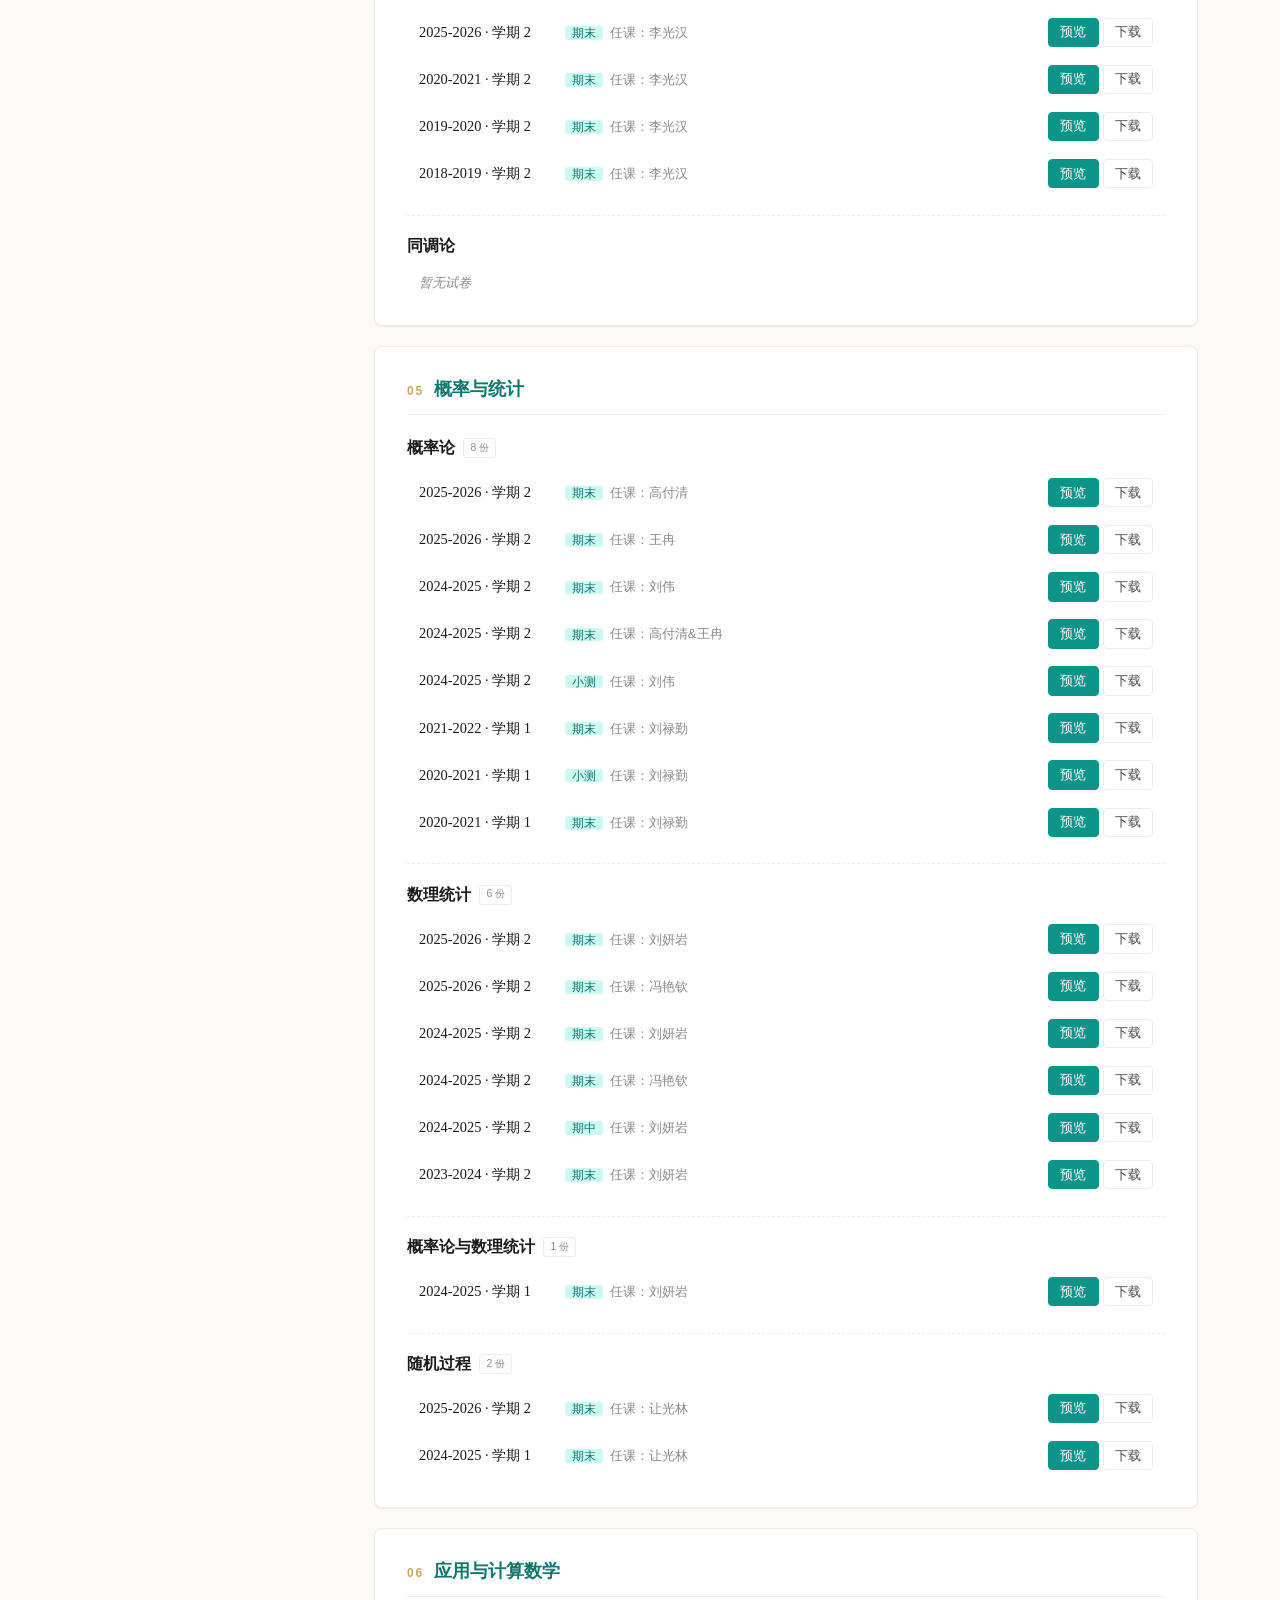
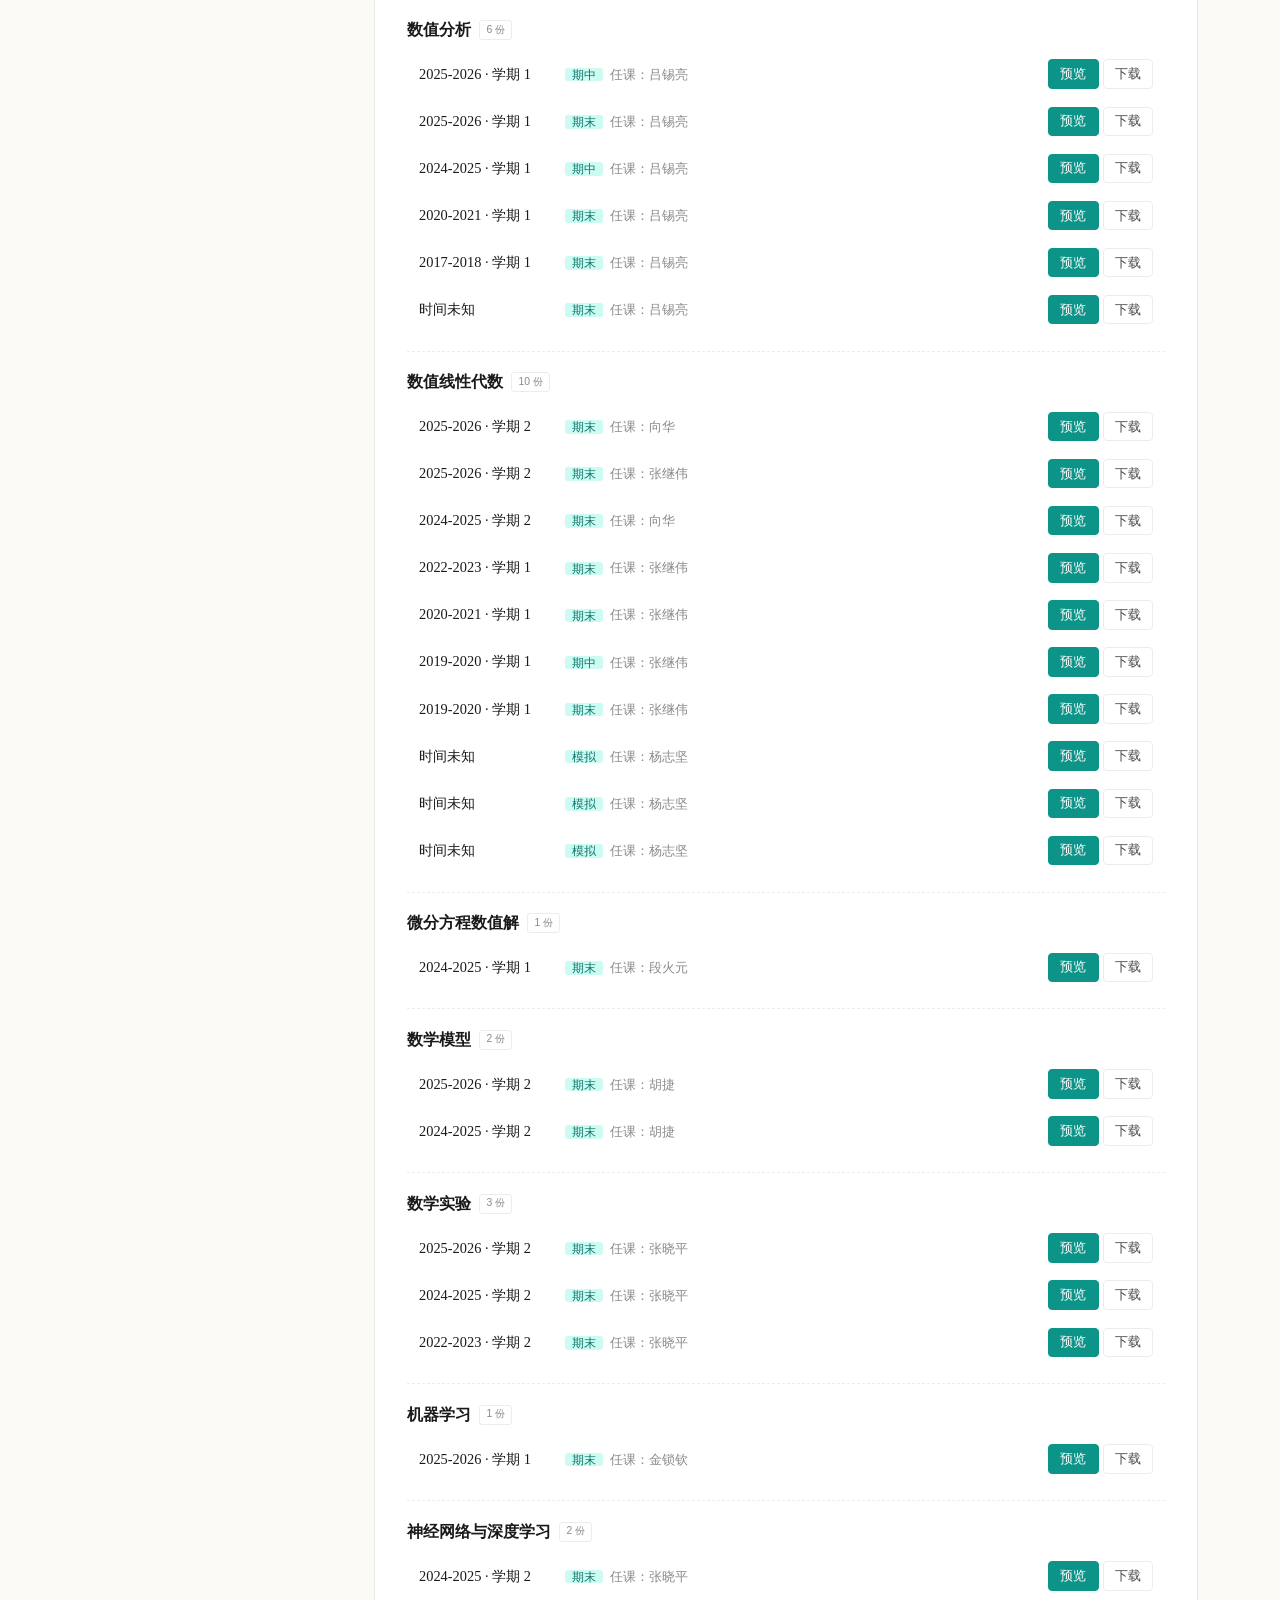
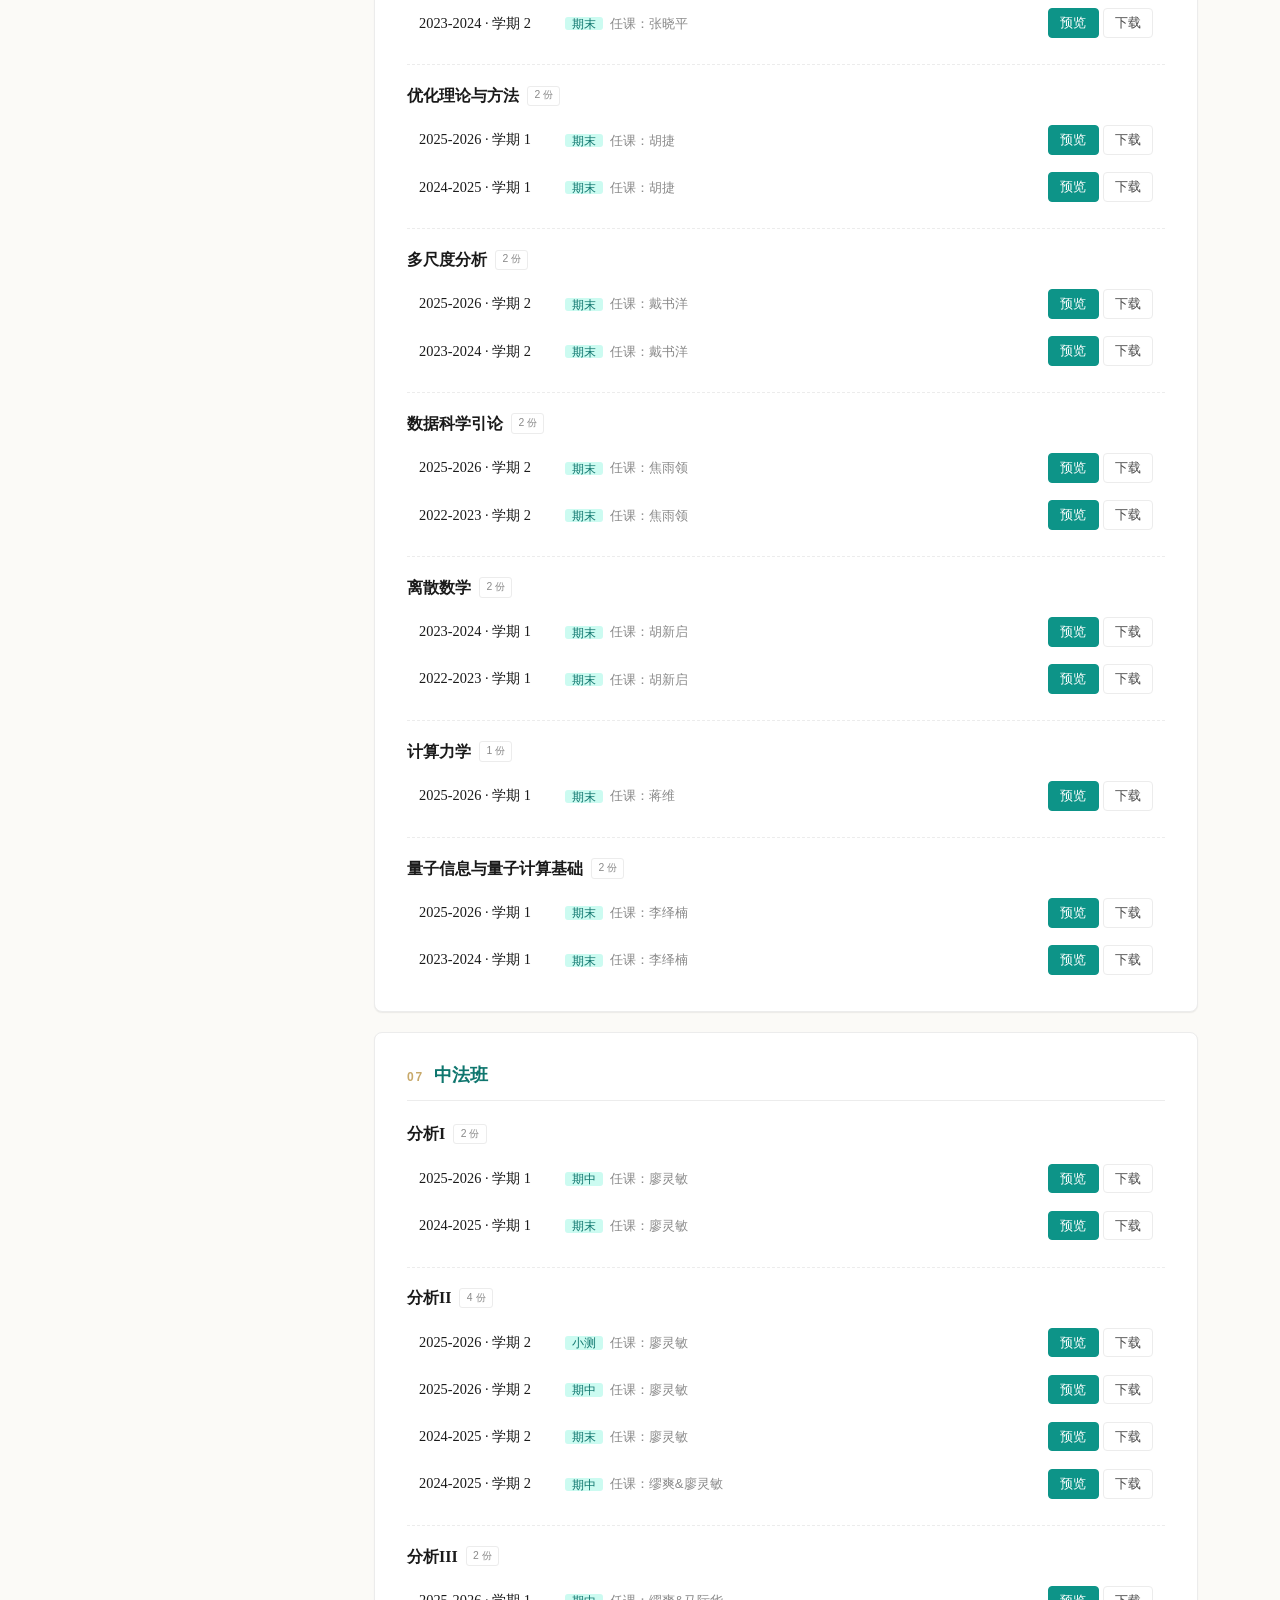
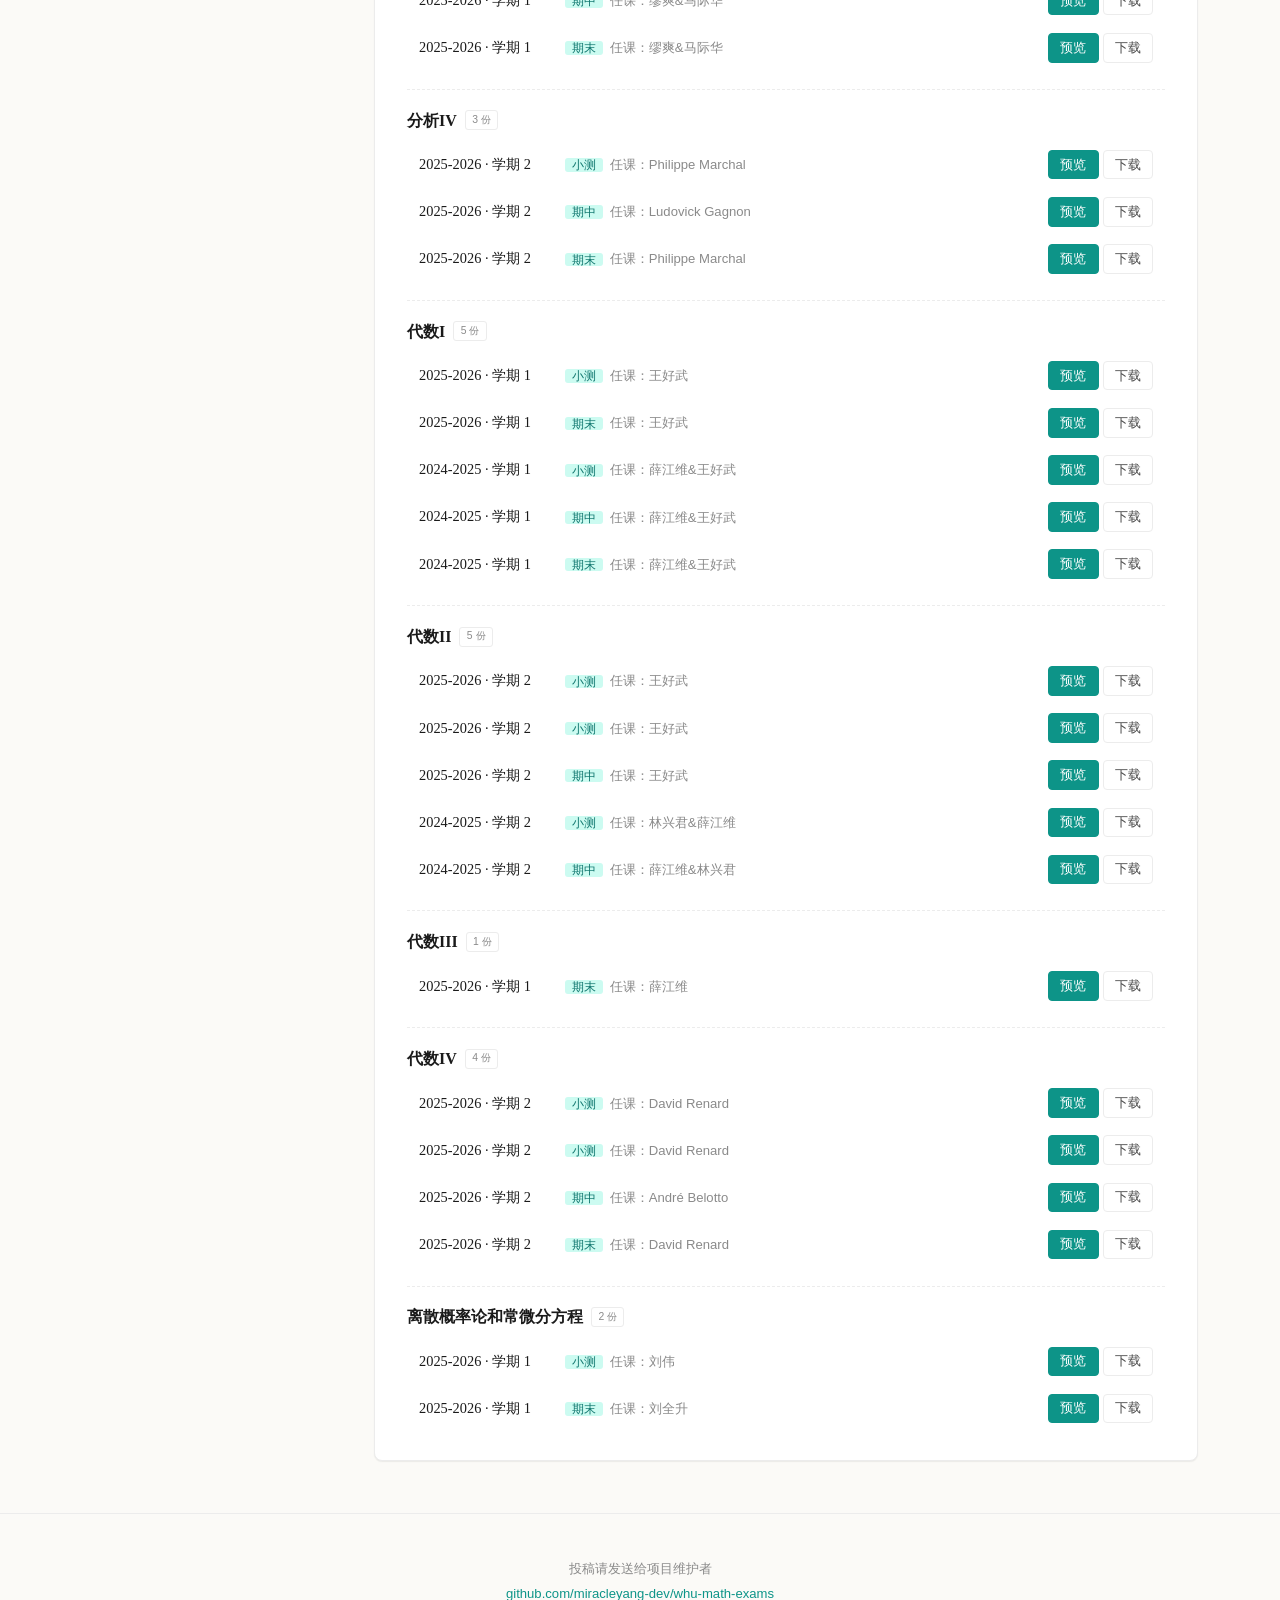
==== commit ccfd1260: "``` feat: 添加PWA支持和应用图标 - 在index.html和404.html中添加manifest.webmanifest链接、主题色和多种尺寸图标 - 新增manifest.webma" ====
--- a/index.html
+++ b/index.html
@@ -4,6 +4,12 @@
   <meta charset="UTF-8" />
   <meta name="viewport" content="width=device-width, initial-scale=1.0" />
   <title>武汉大学数学与统计学院 · 本科试卷归档</title>
+  <meta name="theme-color" content="#064e3b" />
+  <link rel="manifest" href="/manifest.webmanifest" />
+  <link rel="icon" type="image/svg+xml" href="/assets/app-icons/app-icon.svg" />
+  <link rel="icon" type="image/png" sizes="32x32" href="/assets/app-icons/favicon-32x32.png" />
+  <link rel="icon" type="image/png" sizes="16x16" href="/assets/app-icons/favicon-16x16.png" />
+  <link rel="apple-touch-icon" sizes="180x180" href="/assets/app-icons/apple-touch-icon.png" />
   <link rel="stylesheet" href="style/css/style.css?v=13" />
 </head>
 <body>
@@ -51,6 +57,6 @@
     <p><a href="https://github.com/miracleyang-dev/whu-math-exams">github.com/miracleyang-dev/whu-math-exams</a></p>
   </footer>
 
-  <script src="style/js/app.js?v=12"></script>
+  <script src="style/js/app.js?v=13"></script>
 </body>
 </html>
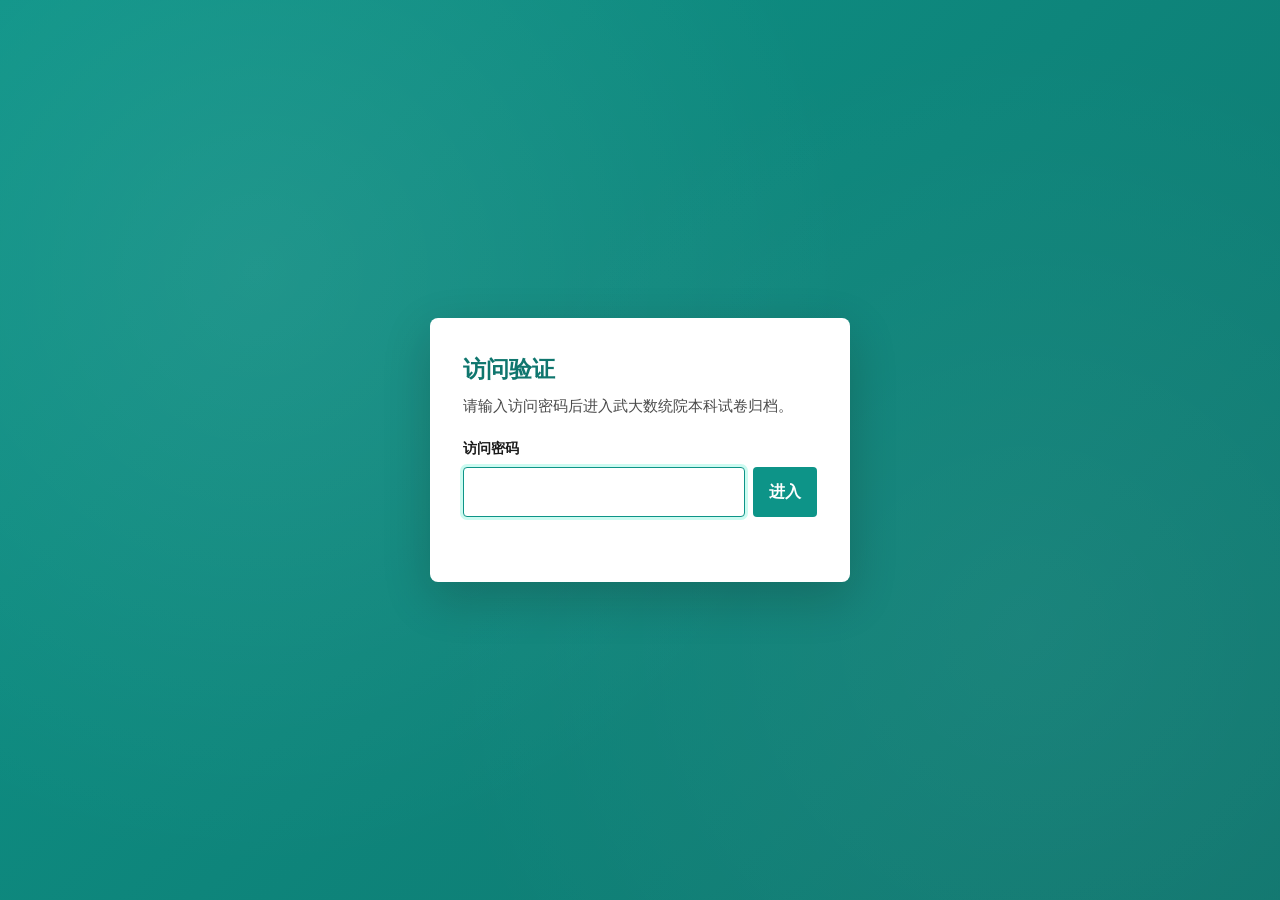
==== commit 54813f0a: "``` feat: 添加站点访问验证功能 为网站添加密码验证机制，保护内容访问安全。更新了 README.md 文档，添加访问密码说明和移动端使用建议。修改 index.html 结构，增加验证表单，" ====
--- a/index.html
+++ b/index.html
@@ -10,9 +10,22 @@
   <link rel="icon" type="image/png" sizes="32x32" href="/assets/app-icons/favicon-32x32.png" />
   <link rel="icon" type="image/png" sizes="16x16" href="/assets/app-icons/favicon-16x16.png" />
   <link rel="apple-touch-icon" sizes="180x180" href="/assets/app-icons/apple-touch-icon.png" />
-  <link rel="stylesheet" href="style/css/style.css?v=13" />
+  <link rel="stylesheet" href="style/css/style.css?v=14" />
 </head>
-<body>
+<body class="auth-locked">
+  <section id="auth-gate" class="auth-gate" aria-labelledby="auth-title">
+    <form id="auth-form" class="auth-card">
+      <h1 id="auth-title">访问验证</h1>
+      <p>请输入访问密码后进入武大数统院本科试卷归档。</p>
+      <label for="auth-password">访问密码</label>
+      <div class="auth-input-row">
+        <input id="auth-password" type="password" autocomplete="current-password" required autofocus />
+        <button type="submit">进入</button>
+      </div>
+      <p id="auth-error" class="auth-error" role="alert" aria-live="polite"></p>
+    </form>
+  </section>
+
   <header class="site-header">
     <div class="header-inner">
       <div class="brand">
@@ -57,6 +70,6 @@
     <p><a href="https://github.com/miracleyang-dev/whu-math-exams">github.com/miracleyang-dev/whu-math-exams</a></p>
   </footer>
 
-  <script src="style/js/app.js?v=13"></script>
+  <script src="style/js/app.js?v=14"></script>
 </body>
 </html>
--- a/style/css/style.css
+++ b/style/css/style.css
@@ -94,6 +94,92 @@
   color: var(--ink);
 }
 #search::placeholder { color: var(--ink-3); }
+
+/* ===== Auth Gate ===== */
+body.auth-locked { overflow: hidden; }
+body.auth-locked .site-header,
+body.auth-locked .layout,
+body.auth-locked .site-footer,
+body.auth-locked #viewer-modal { display: none !important; }
+.auth-gate[hidden] { display: none !important; }
+.auth-gate {
+  min-height: 100vh;
+  display: flex;
+  align-items: center;
+  justify-content: center;
+  padding: 2rem;
+  background: linear-gradient(135deg, var(--crimson) 0%, var(--crimson-deep) 100%);
+  position: relative;
+  overflow: hidden;
+}
+.auth-gate::before {
+  content: '';
+  position: absolute; inset: 0;
+  background-image: radial-gradient(circle at 20% 30%, rgba(255,255,255,.08) 0%, transparent 50%),
+                    radial-gradient(circle at 80% 70%, rgba(255,255,255,.05) 0%, transparent 50%);
+  pointer-events: none;
+}
+.auth-card {
+  width: min(100%, 420px);
+  background: var(--paper);
+  border: 1px solid rgba(255,255,255,.35);
+  border-radius: var(--radius);
+  box-shadow: 0 16px 48px rgba(20,15,10,.2);
+  padding: 2rem;
+  position: relative;
+}
+.auth-card h1 {
+  margin: 0 0 .45rem;
+  color: var(--crimson-deep);
+  font-size: 1.45rem;
+}
+.auth-card p {
+  margin: 0 0 1.2rem;
+  color: var(--ink-2);
+  font-size: .92rem;
+}
+.auth-card label {
+  display: block;
+  margin-bottom: .45rem;
+  color: var(--ink);
+  font-size: .86rem;
+  font-weight: 600;
+}
+.auth-input-row {
+  display: flex;
+  gap: .5rem;
+}
+.auth-input-row input {
+  flex: 1;
+  min-width: 0;
+  padding: .7rem .8rem;
+  border: 1px solid var(--line);
+  border-radius: 4px;
+  color: var(--ink);
+  font: inherit;
+  outline: none;
+}
+.auth-input-row input:focus {
+  border-color: var(--crimson);
+  box-shadow: 0 0 0 3px var(--crimson-soft);
+}
+.auth-input-row button {
+  border: none;
+  border-radius: 4px;
+  background: var(--crimson);
+  color: #fff;
+  cursor: pointer;
+  font: inherit;
+  font-weight: 600;
+  padding: .7rem 1rem;
+}
+.auth-input-row button:hover { background: var(--crimson-deep); }
+.auth-error {
+  min-height: 1.35rem;
+  margin: .65rem 0 0 !important;
+  color: #a00 !important;
+  font-size: .82rem !important;
+}
 
 /* ===== Layout ===== */
 .layout {
